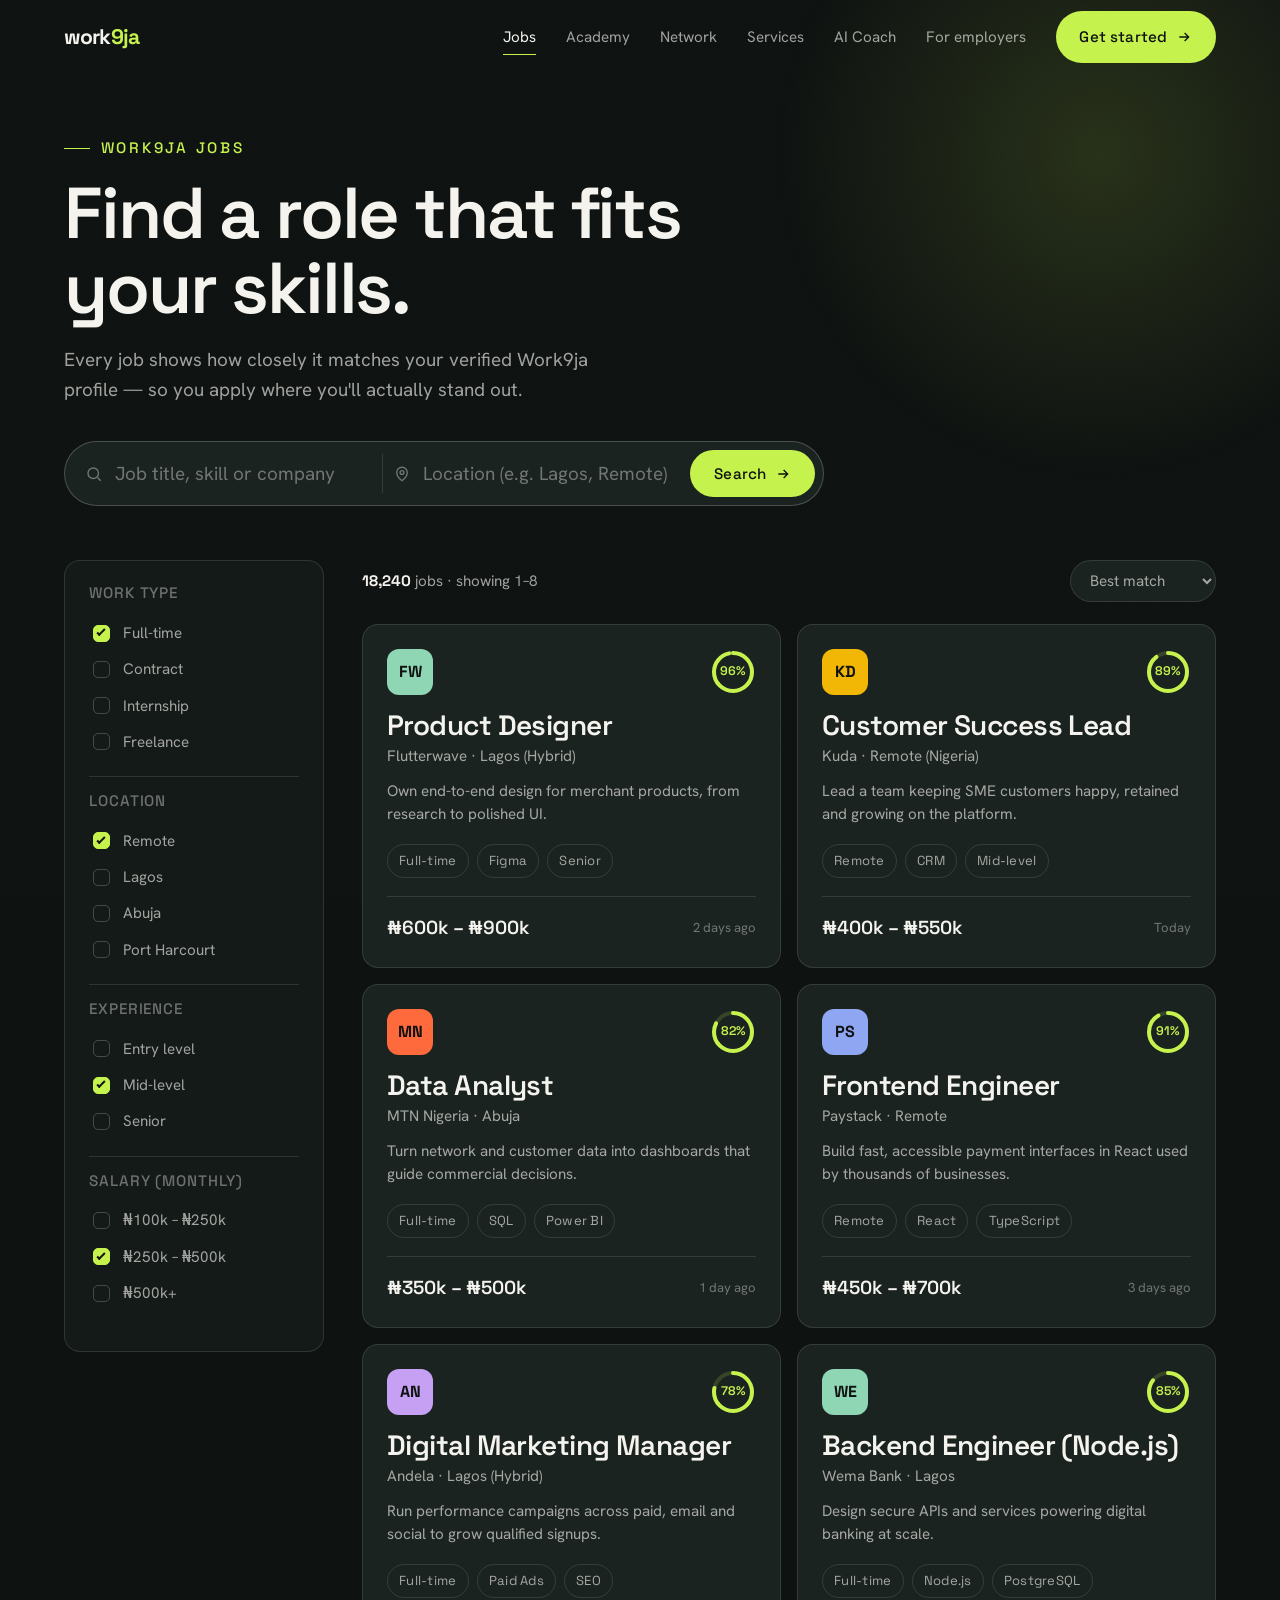
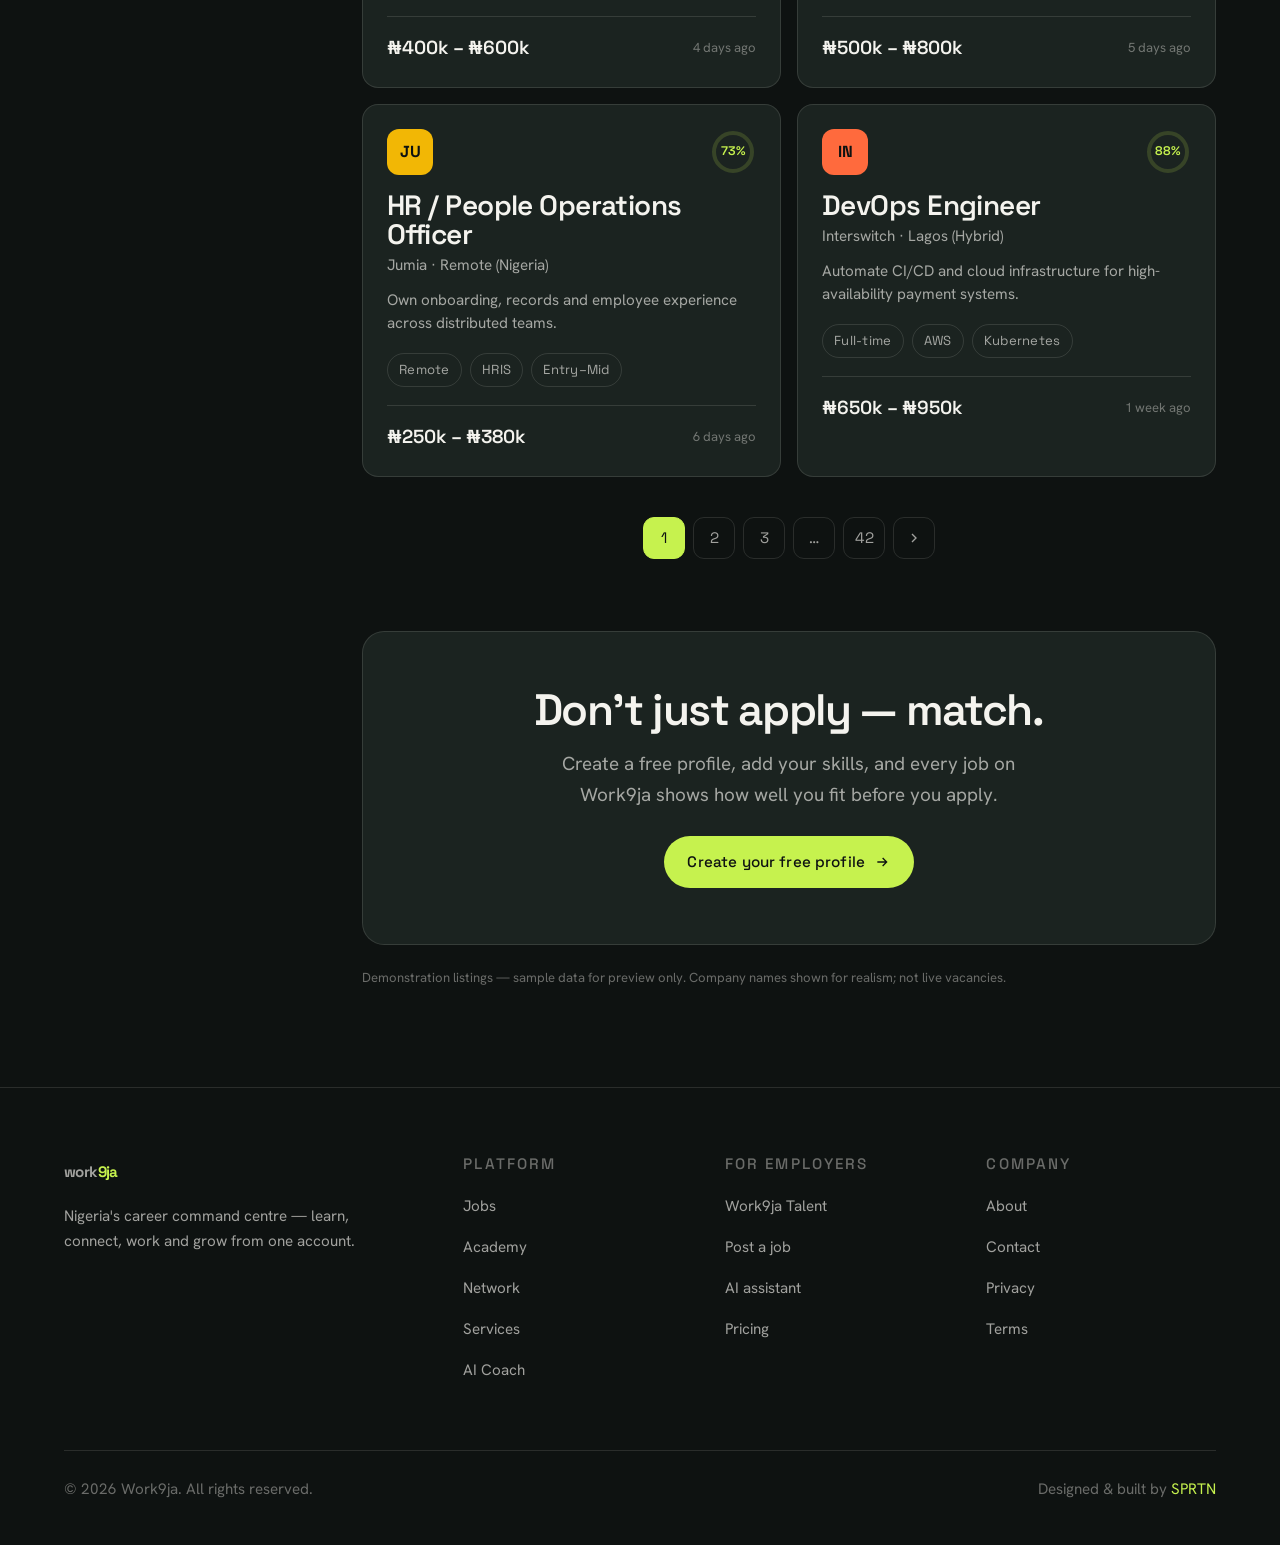
==== jobs.html @ 444b6787 "init" ====
<!doctype html>
<html lang="en">
<head>
<meta charset="utf-8" />
<meta name="viewport" content="width=device-width, initial-scale=1" />

<title>Find jobs in Nigeria — Work9ja Jobs</title>
<meta name="description" content="Browse and apply for jobs across Nigeria on Work9ja. Filter by role, location, salary and work type, and see how well each role matches your verified skills." />
<meta name="robots" content="index, follow, max-image-preview:large" />
<link rel="canonical" href="https://work9ja.sprtn.net/jobs.html" />
<meta name="theme-color" content="#0E1211" />
<meta property="og:type" content="website" />
<meta property="og:site_name" content="Work9ja" />
<meta property="og:title" content="Find jobs in Nigeria — Work9ja Jobs" />
<meta property="og:description" content="Browse jobs across Nigeria, matched to your verified skills. One profile, one application." />
<meta property="og:url" content="https://work9ja.sprtn.net/jobs.html" />
<meta property="og:image" content="https://work9ja.sprtn.net/og-image.jpg" />
<meta property="og:image:width" content="1200" />
<meta property="og:image:height" content="630" />
<meta name="twitter:card" content="summary_large_image" />
<meta name="twitter:image" content="https://work9ja.sprtn.net/og-image.jpg" />

<link rel="icon" href="/favicon.ico" sizes="any" />
<link rel="icon" href="/favicon.svg" type="image/svg+xml" />
<link rel="apple-touch-icon" href="/apple-icon.png" />
<link rel="manifest" href="/site.webmanifest" />

<link rel="preconnect" href="https://fonts.googleapis.com" />
<link rel="preconnect" href="https://fonts.gstatic.com" crossorigin />
<link rel="stylesheet" href="https://fonts.googleapis.com/css2?family=Space+Grotesk:wght@400;500;600;700&family=Hanken+Grotesk:wght@400;500;600&family=Fraunces:ital,opsz,wght@1,9..144,400&display=swap" />
<link rel="stylesheet" href="/assets/app.css" />

<style>
.page-hero{padding-top:128px;padding-bottom:0;position:relative;overflow:hidden}
.page-hero .glow{position:absolute;z-index:0;width:60vw;height:60vw;max-width:720px;right:-14vw;top:-18vw;background:radial-gradient(circle,rgba(198,242,78,.14),transparent 62%);pointer-events:none}
.page-hero h1{font-size:var(--step-3);max-width:16ch;position:relative;z-index:2}
.page-hero p{color:var(--text-2);max-width:48ch;margin-top:20px;position:relative;z-index:2}

/* search bar */
.searchbar{display:flex;gap:10px;background:var(--ink-3);border:1px solid var(--border-strong);border-radius:100px;padding:8px 8px 8px 20px;margin-top:36px;position:relative;z-index:2;max-width:760px;flex-wrap:wrap}
.searchbar .fld{display:flex;align-items:center;gap:10px;flex:1;min-width:150px}
.searchbar .fld svg{width:18px;height:18px;stroke:var(--text-3);stroke-width:1.8;fill:none;flex:none}
.searchbar input{background:none;border:0;color:var(--bone);font-family:inherit;font-size:var(--step-0);width:100%;outline:none}
.searchbar input::placeholder{color:var(--text-3)}
.searchbar .sep{width:1px;background:var(--border);align-self:stretch;margin:4px 0}
@media(max-width:620px){.searchbar{border-radius:20px}.searchbar .sep{display:none}.searchbar .btn{width:100%;justify-content:center}}

/* layout */
.board{display:grid;grid-template-columns:260px 1fr;gap:clamp(24px,3vw,44px);align-items:start;padding-top:clamp(40px,6vh,70px)}
@media(max-width:900px){.board{grid-template-columns:1fr}}
.filters{position:sticky;top:94px;border:1px solid var(--border);border-radius:var(--r-md);padding:24px;background:var(--ink-2)}
@media(max-width:900px){.filters{position:static}}
.fgroup{padding:16px 0;border-top:1px solid var(--border)}
.fgroup:first-child{border-top:0;padding-top:0}
.fgroup h4{font-family:"Space Grotesk",sans-serif;font-size:var(--step--1);letter-spacing:.06em;text-transform:uppercase;color:var(--text-3);margin:0 0 14px;font-weight:500}
.check{display:flex;align-items:center;gap:10px;color:var(--text-2);font-size:var(--step--1);padding:6px 0;cursor:pointer;transition:color .3s}
.check:hover{color:var(--text-1)}
.check input{appearance:none;width:17px;height:17px;border:1.5px solid var(--border-strong);border-radius:5px;cursor:pointer;position:relative;flex:none;transition:background .3s,border-color .3s}
.check input:checked{background:var(--lime);border-color:var(--lime)}
.check input:checked::after{content:"";position:absolute;left:5px;top:1.5px;width:4px;height:9px;border:solid var(--ink);border-width:0 2px 2px 0;transform:rotate(45deg)}

.results-top{display:flex;justify-content:space-between;align-items:center;gap:16px;margin-bottom:22px;flex-wrap:wrap}
.results-top .count{color:var(--text-2);font-size:var(--step--1)}
.results-top .count b{color:var(--text-1);font-family:"Space Grotesk",sans-serif}
.sortsel{background:var(--ink-3);border:1px solid var(--border);color:var(--text-2);border-radius:100px;padding:.6em 1em;font-family:inherit;font-size:var(--step--1);cursor:pointer}
.joblist{display:grid;grid-template-columns:1fr 1fr;gap:16px}
@media(max-width:1180px){.joblist{grid-template-columns:1fr}}
.jobcard .jc-desc{color:var(--text-2);font-size:var(--step--1);margin-top:12px;line-height:1.5}

.pager{display:flex;gap:8px;justify-content:center;margin-top:40px}
.pager a{width:42px;height:42px;display:grid;place-items:center;border-radius:11px;border:1px solid var(--border);color:var(--text-2);font-family:"Space Grotesk",sans-serif;font-size:var(--step--1);transition:all .3s}
.pager a:hover{border-color:var(--border-strong);color:var(--text-1)}
.pager a.on{background:var(--lime);color:var(--ink);border-color:var(--lime)}

.cta-strip{margin-top:clamp(50px,8vh,90px);background:var(--ink-3);border:1px solid var(--border);border-radius:var(--r-lg);padding:clamp(30px,5vw,56px);text-align:center}
.cta-strip h2{font-size:var(--step-2)}
.cta-strip p{color:var(--text-2);max-width:44ch;margin:16px auto 0}
</style>
</head>

<body class="grain">

<header class="nav" id="nav">
  <div class="wrap nav-row">
    <a href="/" class="wordmark" aria-label="Work9ja home"><span>work</span><span class="nine">9ja</span></a>
    <button class="nav-toggle" aria-label="Menu" aria-expanded="false" aria-controls="navlinks">
      <svg viewBox="0 0 24 24"><path d="M3 6h18M3 12h18M3 18h18"/></svg>
    </button>
    <nav class="nav-links" id="navlinks" aria-label="Primary">
      <a href="/jobs.html" class="current">Jobs</a>
      <a href="/#academy">Academy</a>
      <a href="/#ecosystem">Network</a>
      <a href="/services.html">Services</a>
      <a href="/#engine">AI Coach</a>
      <a href="/#employers">For employers</a>
      <a href="/#start" class="btn btn-primary" data-magnetic>Get started
        <svg class="arrow" viewBox="0 0 24 24"><path d="M5 12h14M13 6l6 6-6 6"/></svg>
      </a>
    </nav>
  </div>
</header>

<main>
<section class="page-hero" aria-label="Find jobs">
  <div class="glow" aria-hidden="true"></div>
  <div class="wrap">
    <span class="eyebrow">Work9ja Jobs</span>
    <h1 style="margin-top:16px">Find a role that fits your skills.</h1>
    <p>Every job shows how closely it matches your verified Work9ja profile — so you apply where you'll actually stand out.</p>
    <form class="searchbar" role="search" onsubmit="return false">
      <label class="fld"><svg viewBox="0 0 24 24"><circle cx="11" cy="11" r="7"/><path d="M21 21l-4.3-4.3"/></svg>
        <input type="text" placeholder="Job title, skill or company" aria-label="Job title, skill or company" />
      </label>
      <span class="sep" aria-hidden="true"></span>
      <label class="fld"><svg viewBox="0 0 24 24"><path d="M12 21s-7-5.2-7-11a7 7 0 0 1 14 0c0 5.8-7 11-7 11z"/><circle cx="12" cy="10" r="2.5"/></svg>
        <input type="text" placeholder="Location (e.g. Lagos, Remote)" aria-label="Location" />
      </label>
      <button class="btn btn-primary" data-magnetic type="submit">Search
        <svg class="arrow" viewBox="0 0 24 24"><path d="M5 12h14M13 6l6 6-6 6"/></svg>
      </button>
    </form>
  </div>
</section>

<section aria-label="Job results" style="padding-top:0">
  <div class="wrap board">
    <!-- filters -->
    <aside class="filters" aria-label="Filters">
      <div class="fgroup">
        <h4>Work type</h4>
        <label class="check"><input type="checkbox" checked> Full-time</label>
        <label class="check"><input type="checkbox"> Contract</label>
        <label class="check"><input type="checkbox"> Internship</label>
        <label class="check"><input type="checkbox"> Freelance</label>
      </div>
      <div class="fgroup">
        <h4>Location</h4>
        <label class="check"><input type="checkbox" checked> Remote</label>
        <label class="check"><input type="checkbox"> Lagos</label>
        <label class="check"><input type="checkbox"> Abuja</label>
        <label class="check"><input type="checkbox"> Port Harcourt</label>
      </div>
      <div class="fgroup">
        <h4>Experience</h4>
        <label class="check"><input type="checkbox"> Entry level</label>
        <label class="check"><input type="checkbox" checked> Mid-level</label>
        <label class="check"><input type="checkbox"> Senior</label>
      </div>
      <div class="fgroup">
        <h4>Salary (monthly)</h4>
        <label class="check"><input type="checkbox"> ₦100k – ₦250k</label>
        <label class="check"><input type="checkbox" checked> ₦250k – ₦500k</label>
        <label class="check"><input type="checkbox"> ₦500k+</label>
      </div>
    </aside>

    <!-- results -->
    <div>
      <div class="results-top">
        <span class="count"><b>18,240</b> jobs · showing 1–8</span>
        <select class="sortsel" aria-label="Sort by">
          <option>Best match</option><option>Newest</option><option>Highest salary</option>
        </select>
      </div>

      <div class="joblist">
        <!-- 8 dummy jobs -->
        <a href="#" class="jobcard reveal">
          <div class="jc-top"><span class="jc-logo" style="background:#8FD6B4">FW</span>
            <span class="ring" data-bars style="--p:96;--size:46px"><svg width="46" height="46" viewBox="0 0 46 46"><circle class="track" cx="23" cy="23" r="19" fill="none" stroke-width="4"/><circle class="bar" cx="23" cy="23" r="19" fill="none" stroke-width="4" style="--c:119.4"/></svg><span class="val">96%</span></span>
          </div>
          <h3>Product Designer</h3><div class="co">Flutterwave · Lagos (Hybrid)</div>
          <p class="jc-desc">Own end-to-end design for merchant products, from research to polished UI.</p>
          <div class="meta"><span class="pill">Full-time</span><span class="pill">Figma</span><span class="pill">Senior</span></div>
          <div class="sal"><span class="amt">₦600k – ₦900k</span><span class="time">2 days ago</span></div>
        </a>

        <a href="#" class="jobcard reveal" data-d="1">
          <div class="jc-top"><span class="jc-logo" style="background:#F2B705">KD</span>
            <span class="ring" data-bars style="--p:89;--size:46px"><svg width="46" height="46" viewBox="0 0 46 46"><circle class="track" cx="23" cy="23" r="19" fill="none" stroke-width="4"/><circle class="bar" cx="23" cy="23" r="19" fill="none" stroke-width="4" style="--c:119.4"/></svg><span class="val">89%</span></span>
          </div>
          <h3>Customer Success Lead</h3><div class="co">Kuda · Remote (Nigeria)</div>
          <p class="jc-desc">Lead a team keeping SME customers happy, retained and growing on the platform.</p>
          <div class="meta"><span class="pill">Remote</span><span class="pill">CRM</span><span class="pill">Mid-level</span></div>
          <div class="sal"><span class="amt">₦400k – ₦550k</span><span class="time">Today</span></div>
        </a>

        <a href="#" class="jobcard reveal">
          <div class="jc-top"><span class="jc-logo" style="background:#FF6A3D">MN</span>
            <span class="ring" data-bars style="--p:82;--size:46px"><svg width="46" height="46" viewBox="0 0 46 46"><circle class="track" cx="23" cy="23" r="19" fill="none" stroke-width="4"/><circle class="bar" cx="23" cy="23" r="19" fill="none" stroke-width="4" style="--c:119.4"/></svg><span class="val">82%</span></span>
          </div>
          <h3>Data Analyst</h3><div class="co">MTN Nigeria · Abuja</div>
          <p class="jc-desc">Turn network and customer data into dashboards that guide commercial decisions.</p>
          <div class="meta"><span class="pill">Full-time</span><span class="pill">SQL</span><span class="pill">Power BI</span></div>
          <div class="sal"><span class="amt">₦350k – ₦500k</span><span class="time">1 day ago</span></div>
        </a>

        <a href="#" class="jobcard reveal" data-d="1">
          <div class="jc-top"><span class="jc-logo" style="background:#8FA7F2">PS</span>
            <span class="ring" data-bars style="--p:91;--size:46px"><svg width="46" height="46" viewBox="0 0 46 46"><circle class="track" cx="23" cy="23" r="19" fill="none" stroke-width="4"/><circle class="bar" cx="23" cy="23" r="19" fill="none" stroke-width="4" style="--c:119.4"/></svg><span class="val">91%</span></span>
          </div>
          <h3>Frontend Engineer</h3><div class="co">Paystack · Remote</div>
          <p class="jc-desc">Build fast, accessible payment interfaces in React used by thousands of businesses.</p>
          <div class="meta"><span class="pill">Remote</span><span class="pill">React</span><span class="pill">TypeScript</span></div>
          <div class="sal"><span class="amt">₦450k – ₦700k</span><span class="time">3 days ago</span></div>
        </a>

        <a href="#" class="jobcard reveal">
          <div class="jc-top"><span class="jc-logo" style="background:#C6A0F2">AN</span>
            <span class="ring" data-bars style="--p:78;--size:46px"><svg width="46" height="46" viewBox="0 0 46 46"><circle class="track" cx="23" cy="23" r="19" fill="none" stroke-width="4"/><circle class="bar" cx="23" cy="23" r="19" fill="none" stroke-width="4" style="--c:119.4"/></svg><span class="val">78%</span></span>
          </div>
          <h3>Digital Marketing Manager</h3><div class="co">Andela · Lagos (Hybrid)</div>
          <p class="jc-desc">Run performance campaigns across paid, email and social to grow qualified signups.</p>
          <div class="meta"><span class="pill">Full-time</span><span class="pill">Paid Ads</span><span class="pill">SEO</span></div>
          <div class="sal"><span class="amt">₦400k – ₦600k</span><span class="time">4 days ago</span></div>
        </a>

        <a href="#" class="jobcard reveal" data-d="1">
          <div class="jc-top"><span class="jc-logo" style="background:#8FD6B4">WE</span>
            <span class="ring" data-bars style="--p:85;--size:46px"><svg width="46" height="46" viewBox="0 0 46 46"><circle class="track" cx="23" cy="23" r="19" fill="none" stroke-width="4"/><circle class="bar" cx="23" cy="23" r="19" fill="none" stroke-width="4" style="--c:119.4"/></svg><span class="val">85%</span></span>
          </div>
          <h3>Backend Engineer (Node.js)</h3><div class="co">Wema Bank · Lagos</div>
          <p class="jc-desc">Design secure APIs and services powering digital banking at scale.</p>
          <div class="meta"><span class="pill">Full-time</span><span class="pill">Node.js</span><span class="pill">PostgreSQL</span></div>
          <div class="sal"><span class="amt">₦500k – ₦800k</span><span class="time">5 days ago</span></div>
        </a>

        <a href="#" class="jobcard reveal">
          <div class="jc-top"><span class="jc-logo" style="background:#F2B705">JU</span>
            <span class="ring" data-bars style="--p:73;--size:46px"><svg width="46" height="46" viewBox="0 0 46 46"><circle class="track" cx="23" cy="23" r="19" fill="none" stroke-width="4"/><circle class="bar" cx="23" cy="23" r="19" fill="none" stroke-width="4" style="--c:119.4"/></svg><span class="val">73%</span></span>
          </div>
          <h3>HR / People Operations Officer</h3><div class="co">Jumia · Remote (Nigeria)</div>
          <p class="jc-desc">Own onboarding, records and employee experience across distributed teams.</p>
          <div class="meta"><span class="pill">Remote</span><span class="pill">HRIS</span><span class="pill">Entry–Mid</span></div>
          <div class="sal"><span class="amt">₦250k – ₦380k</span><span class="time">6 days ago</span></div>
        </a>

        <a href="#" class="jobcard reveal" data-d="1">
          <div class="jc-top"><span class="jc-logo" style="background:#FF6A3D">IN</span>
            <span class="ring" data-bars style="--p:88;--size:46px"><svg width="46" height="46" viewBox="0 0 46 46"><circle class="track" cx="23" cy="23" r="19" fill="none" stroke-width="4"/><circle class="bar" cx="23" cy="23" r="19" fill="none" stroke-width="4" style="--c:119.4"/></svg><span class="val">88%</span></span>
          </div>
          <h3>DevOps Engineer</h3><div class="co">Interswitch · Lagos (Hybrid)</div>
          <p class="jc-desc">Automate CI/CD and cloud infrastructure for high-availability payment systems.</p>
          <div class="meta"><span class="pill">Full-time</span><span class="pill">AWS</span><span class="pill">Kubernetes</span></div>
          <div class="sal"><span class="amt">₦650k – ₦950k</span><span class="time">1 week ago</span></div>
        </a>
      </div>

      <nav class="pager" aria-label="Pagination">
        <a href="#" class="on">1</a><a href="#">2</a><a href="#">3</a><a href="#">…</a><a href="#">42</a>
        <a href="#" aria-label="Next"><svg width="16" height="16" viewBox="0 0 24 24" fill="none" stroke="currentColor" stroke-width="2"><path d="M9 6l6 6-6 6"/></svg></a>
      </nav>

      <div class="cta-strip reveal">
        <h2>Don't just apply — match.</h2>
        <p>Create a free profile, add your skills, and every job on Work9ja shows how well you fit before you apply.</p>
        <a href="/#start" class="btn btn-primary" data-magnetic style="margin-top:26px">Create your free profile
          <svg class="arrow" viewBox="0 0 24 24"><path d="M5 12h14M13 6l6 6-6 6"/></svg>
        </a>
      </div>
      <p class="illus" style="color:var(--text-3);font-size:var(--step--2);margin-top:22px">Demonstration listings — sample data for preview only. Company names shown for realism; not live vacancies.</p>
    </div>
  </div>
</section>
</main>

<footer aria-label="Footer">
  <div class="wrap">
    <div class="foot-grid">
      <div>
        <a href="/" class="wordmark"><span>work</span><span class="nine">9ja</span></a>
        <p class="foot-blurb">Nigeria's career command centre — learn, connect, work and grow from one account.</p>
      </div>
      <div><h4>Platform</h4><ul>
        <li><a href="/jobs.html">Jobs</a></li><li><a href="/#academy">Academy</a></li><li><a href="/#ecosystem">Network</a></li><li><a href="/services.html">Services</a></li><li><a href="/#engine">AI Coach</a></li>
      </ul></div>
      <div><h4>For employers</h4><ul>
        <li><a href="/#employers">Work9ja Talent</a></li><li><a href="/#employers">Post a job</a></li><li><a href="/#engine">AI assistant</a></li><li><a href="/#start">Pricing</a></li>
      </ul></div>
      <div><h4>Company</h4><ul>
        <li><a href="https://www.work9ja.com/">About</a></li><li><a href="/#start">Contact</a></li><li><a href="/#start">Privacy</a></li><li><a href="/#start">Terms</a></li>
      </ul></div>
    </div>
    <div class="foot-bottom">
      <span>© <span id="yr">2026</span> Work9ja. All rights reserved.</span>
      <span class="sprtn">Designed &amp; built by <a href="https://sprtn.net/">SPRTN</a></span>
    </div>
  </div>
</footer>

<script src="/assets/app.js" defer></script>
</body>
</html>
---- assets/app.css ----
/* =====================================================================
   Work9ja — shared design system  (dark ink + electric lime)
   Used by index.html, jobs.html, services.html
   ===================================================================== */
:root{
  --ink:#0E1211;
  --ink-2:#141A18;
  --ink-3:#1B2320;
  --ink-4:#222B27;
  --bone:#F4F3EE;
  --paper:#EFEEE6;        /* light-section background */
  --lime:#C6F24E;
  --lime-deep:#A6D62F;
  --coral:#FF6A3D;        /* secondary spark, used sparingly */

  --text-1:var(--bone);
  --text-2:rgba(244,243,238,.64);
  --text-3:rgba(244,243,238,.40);
  --border:rgba(244,243,238,.12);
  --border-strong:rgba(244,243,238,.22);

  /* light-section text */
  --l-text-1:#11150F;
  --l-text-2:rgba(17,21,15,.64);
  --l-text-3:rgba(17,21,15,.42);
  --l-border:rgba(17,21,15,.12);

  --maxw:1280px;
  --gutter:clamp(20px,5vw,64px);
  --r-lg:22px; --r-md:16px; --r-sm:11px;
  --shadow:0 30px 70px -30px rgba(0,0,0,.6);

  --expo-out:cubic-bezier(0.16,1,0.3,1);
  --quart-out:cubic-bezier(0.25,1,0.5,1);
  --expo-io:cubic-bezier(0.87,0,0.13,1);

  --step--2:clamp(.74rem,.71rem + .15vw,.82rem);
  --step--1:clamp(.83rem,.78rem + .25vw,.95rem);
  --step-0:clamp(1.02rem,.96rem + .3vw,1.18rem);
  --step-1:clamp(1.3rem,1.1rem + 1vw,1.75rem);
  --step-2:clamp(1.7rem,1.3rem + 2vw,2.75rem);
  --step-3:clamp(2.2rem,1.4rem + 4vw,4.5rem);
  --display:clamp(3rem,1.8rem + 9vw,10.5rem);
}

*,*::before,*::after{box-sizing:border-box}
html{-webkit-text-size-adjust:100%}
body{
  margin:0;background:var(--ink);color:var(--text-1);
  font-family:"Hanken Grotesk",system-ui,sans-serif;
  font-size:var(--step-0);line-height:1.6;
  -webkit-font-smoothing:antialiased;text-rendering:optimizeLegibility;
  overflow-x:hidden;
}
h1,h2,h3,h4{font-family:"Space Grotesk",sans-serif;font-weight:600;line-height:1.03;letter-spacing:-0.03em;margin:0}
p{margin:0}
a{color:inherit;text-decoration:none}
img,svg{display:block;max-width:100%}
ul{margin:0;padding:0;list-style:none}
::selection{background:var(--lime);color:var(--ink)}
:focus-visible{outline:2px solid var(--lime);outline-offset:3px;border-radius:3px}

.wrap{max-width:var(--maxw);margin-inline:auto;padding-inline:var(--gutter)}
.eyebrow{font-family:"Space Grotesk",sans-serif;font-size:var(--step--1);letter-spacing:.18em;text-transform:uppercase;color:var(--lime);font-weight:500;display:inline-flex;align-items:center;gap:.7em}
.eyebrow::before{content:"";width:26px;height:1.5px;background:var(--lime);display:inline-block}
.accent{color:var(--lime)}
.serif{font-family:"Fraunces",serif;font-style:italic;font-weight:400}
.mono-num{font-family:"Space Grotesk",sans-serif;letter-spacing:-0.02em}

/* grain + mesh texture for depth (kills the "plain" feel) */
.grain::after{content:"";position:fixed;inset:0;z-index:1;pointer-events:none;opacity:.035;mix-blend-mode:overlay;
  background-image:url("data:image/svg+xml,%3Csvg xmlns='http://www.w3.org/2000/svg' width='120' height='120'%3E%3Cfilter id='n'%3E%3CfeTurbulence type='fractalNoise' baseFrequency='.9' numOctaves='2'/%3E%3C/filter%3E%3Crect width='100%25' height='100%25' filter='url(%23n)'/%3E%3C/svg%3E")}

/* ---------- reveals ---------- */
.reveal{opacity:0;transform:translateY(26px);transition:opacity .9s var(--expo-out),transform 1s var(--expo-out);will-change:opacity,transform}
.reveal.in{opacity:1;transform:none}
.reveal[data-d="1"]{transition-delay:.07s}
.reveal[data-d="2"]{transition-delay:.14s}
.reveal[data-d="3"]{transition-delay:.21s}
.reveal[data-d="4"]{transition-delay:.28s}
.reveal[data-d="5"]{transition-delay:.35s}

/* ---------- wordmark ---------- */
.wordmark{font-family:"Space Grotesk",sans-serif;font-weight:700;font-size:1.32rem;letter-spacing:-0.04em;color:var(--bone);display:inline-flex;align-items:baseline}
.wordmark .nine{color:var(--lime)}

/* ---------- buttons ---------- */
.btn{font-family:"Space Grotesk",sans-serif;font-size:var(--step--1);font-weight:500;letter-spacing:.01em;display:inline-flex;align-items:center;gap:.6em;padding:.86em 1.5em;border-radius:100px;border:1px solid transparent;cursor:pointer;transition:transform .5s var(--expo-out),background .4s,color .4s,border-color .4s;white-space:nowrap}
.btn svg{width:1.05em;height:1.05em;stroke:currentColor;stroke-width:2;fill:none}
.btn .arrow{transition:transform .5s var(--expo-out)}
.btn:hover .arrow{transform:translateX(4px)}
.btn-primary{background:var(--lime);color:var(--ink)}
.btn-primary:hover{background:var(--bone)}
.btn-ghost{background:transparent;color:var(--text-1);border-color:var(--border-strong)}
.btn-ghost:hover{border-color:var(--lime);color:var(--lime)}
.btn-dark{background:var(--ink);color:var(--bone)}
.btn-dark:hover{background:var(--ink-3)}

/* ---------- nav (shared) ---------- */
header.nav{position:fixed;inset:0 0 auto 0;z-index:60;transition:background .5s var(--quart-out),border-color .5s,backdrop-filter .5s;border-bottom:1px solid transparent}
header.nav.stuck{background:rgba(14,18,17,.74);backdrop-filter:blur(14px) saturate(140%);border-bottom:1px solid var(--border)}
.nav-row{display:flex;align-items:center;justify-content:space-between;height:74px;gap:20px}
.nav-links{display:flex;gap:30px;align-items:center}
.nav-links a:not(.btn){font-size:var(--step--1);color:var(--text-2);position:relative;transition:color .4s var(--quart-out)}
.nav-links a:not(.btn)::after{content:"";position:absolute;left:0;bottom:-6px;height:1.5px;width:0;background:var(--lime);transition:width .45s var(--expo-out)}
.nav-links a:not(.btn):hover{color:var(--text-1)}
.nav-links a:not(.btn):hover::after,.nav-links a.current::after{width:100%}
.nav-links a.current{color:var(--text-1)}
.nav-toggle{display:none;background:none;border:0;cursor:pointer;width:42px;height:42px;color:var(--bone)}
.nav-toggle svg{width:24px;height:24px;stroke:currentColor;stroke-width:1.8;fill:none;margin:auto}
@media(max-width:900px){
  .nav-links{position:fixed;inset:74px 0 auto 0;flex-direction:column;gap:0;background:rgba(14,18,17,.97);backdrop-filter:blur(16px);border-bottom:1px solid var(--border);padding:14px var(--gutter) 26px;transform:translateY(-120%);transition:transform .6s var(--expo-out);align-items:stretch}
  .nav-links.open{transform:none}
  .nav-links a:not(.btn){padding:16px 0;border-bottom:1px solid var(--border);font-size:var(--step-1)}
  .nav-links .btn{margin-top:16px;justify-content:center}
  .nav-toggle{display:block}
}

/* ---------- section shell ---------- */
section{position:relative;padding-block:clamp(74px,11vh,150px);z-index:2}
.sec-head{display:flex;justify-content:space-between;align-items:flex-end;gap:30px;flex-wrap:wrap;margin-bottom:clamp(40px,6vh,72px)}
.sec-head h2{font-size:var(--step-3);max-width:17ch}
.sec-head .sub{max-width:42ch;color:var(--text-2)}

/* light section variant (contextual color shift) */
.section--light{background:var(--paper);color:var(--l-text-1)}
.section--light h1,.section--light h2,.section--light h3,.section--light h4{color:var(--l-text-1)}
.section--light .sub,.section--light p{color:var(--l-text-2)}
.section--light .eyebrow{color:var(--l-text-1)}
.section--light .eyebrow::before{background:var(--l-text-1)}

/* ---------- footer (shared) ---------- */
footer{border-top:1px solid var(--border);padding-block:68px 44px;position:relative;z-index:2}
.foot-grid{display:grid;grid-template-columns:1.6fr 1fr 1fr 1fr;gap:32px}
@media(max-width:820px){.foot-grid{grid-template-columns:1fr 1fr}}
@media(max-width:520px){.foot-grid{grid-template-columns:1fr}}
.foot-grid h4{font-family:"Space Grotesk",sans-serif;font-size:var(--step--1);letter-spacing:.14em;text-transform:uppercase;color:var(--text-3);margin:0 0 18px;font-weight:500}
.foot-grid li{margin-bottom:11px}
.foot-grid a{color:var(--text-2);font-size:var(--step--1);transition:color .35s}
.foot-grid a:hover{color:var(--lime)}
.foot-blurb{color:var(--text-2);max-width:34ch;margin-top:18px;font-size:var(--step--1)}
.foot-bottom{display:flex;justify-content:space-between;align-items:center;gap:20px;flex-wrap:wrap;margin-top:54px;padding-top:26px;border-top:1px solid var(--border);color:var(--text-3);font-size:var(--step--1)}
.foot-bottom .sprtn a{color:var(--lime)}

/* ---------- small shared UI atoms ---------- */
.pill{display:inline-flex;align-items:center;gap:.5em;font-family:"Space Grotesk",sans-serif;font-size:var(--step--2);letter-spacing:.02em;padding:.42em .85em;border-radius:100px;border:1px solid var(--border);color:var(--text-2)}
.pill--lime{background:rgba(198,242,78,.12);border-color:rgba(198,242,78,.3);color:var(--lime)}
.avatar{width:42px;height:42px;border-radius:50%;display:grid;place-items:center;font-family:"Space Grotesk",sans-serif;font-weight:600;font-size:.9rem;color:var(--ink);flex:none}

/* ---------- match ring (SVG progress) ---------- */
.ring{--p:0;position:relative;width:var(--size,54px);height:var(--size,54px);flex:none}
.ring svg{transform:rotate(-90deg)}
.ring .track{stroke:rgba(198,242,78,.16)}
.ring .bar{stroke:var(--lime);stroke-linecap:round;stroke-dasharray:var(--c);stroke-dashoffset:var(--c);transition:stroke-dashoffset 1.2s var(--expo-out)}
.ring.in .bar{stroke-dashoffset:calc(var(--c) - var(--c) * var(--p) / 100)}
.ring .val{position:absolute;inset:0;display:grid;place-items:center;font-family:"Space Grotesk",sans-serif;font-weight:600;font-size:.78rem;color:var(--lime)}

/* ---------- job card (landing preview + jobs page) ---------- */
.jobcard{display:block;background:var(--ink-3);border:1px solid var(--border);border-radius:var(--r-md);padding:24px;transition:border-color .5s var(--quart-out),transform .55s var(--expo-out),background .5s;position:relative;overflow:hidden}
.jobcard:hover{border-color:var(--border-strong);transform:translateY(-4px)}
.jobcard .jc-top{display:flex;justify-content:space-between;align-items:flex-start;gap:16px}
.jobcard .jc-logo{width:46px;height:46px;border-radius:12px;display:grid;place-items:center;font-family:"Space Grotesk",sans-serif;font-weight:700;font-size:1rem;color:var(--ink);flex:none}
.jobcard h3{font-size:var(--step-1);margin:16px 0 4px;letter-spacing:-0.02em}
.jobcard .co{color:var(--text-2);font-size:var(--step--1)}
.jobcard .meta{display:flex;flex-wrap:wrap;gap:8px;margin-top:18px}
.jobcard .sal{margin-top:18px;padding-top:16px;border-top:1px solid var(--border);display:flex;justify-content:space-between;align-items:center}
.jobcard .sal .amt{font-family:"Space Grotesk",sans-serif;font-weight:600;color:var(--bone)}
.jobcard .sal .time{color:var(--text-3);font-size:var(--step--2)}

/* ---------- service card ---------- */
.svc{background:var(--ink-3);border:1px solid var(--border);border-radius:var(--r-md);padding:24px;transition:border-color .5s,transform .55s var(--expo-out);position:relative;overflow:hidden}
.svc:hover{border-color:var(--border-strong);transform:translateY(-4px)}
.svc .svc-top{display:flex;gap:14px;align-items:center}
.svc .who{min-width:0}
.svc .who .nm{font-family:"Space Grotesk",sans-serif;font-weight:600}
.svc .who .role{color:var(--text-2);font-size:var(--step--1);white-space:nowrap;overflow:hidden;text-overflow:ellipsis}
.svc .rate{display:flex;align-items:center;gap:6px;margin-top:16px;color:var(--text-2);font-size:var(--step--1)}
.svc .rate .star{color:var(--lime)}
.svc .svc-foot{margin-top:18px;padding-top:16px;border-top:1px solid var(--border);display:flex;justify-content:space-between;align-items:center}
.svc .price{font-family:"Space Grotesk",sans-serif;font-weight:600;color:var(--bone)}
.svc .price small{color:var(--text-3);font-weight:400}

@media(prefers-reduced-motion:reduce){
  *{animation-duration:.001ms!important;animation-iteration-count:1!important;transition-duration:.001ms!important;scroll-behavior:auto!important}
  .reveal{opacity:1;transform:none}
  .ring .bar{stroke-dashoffset:calc(var(--c) - var(--c) * var(--p) / 100)}
}
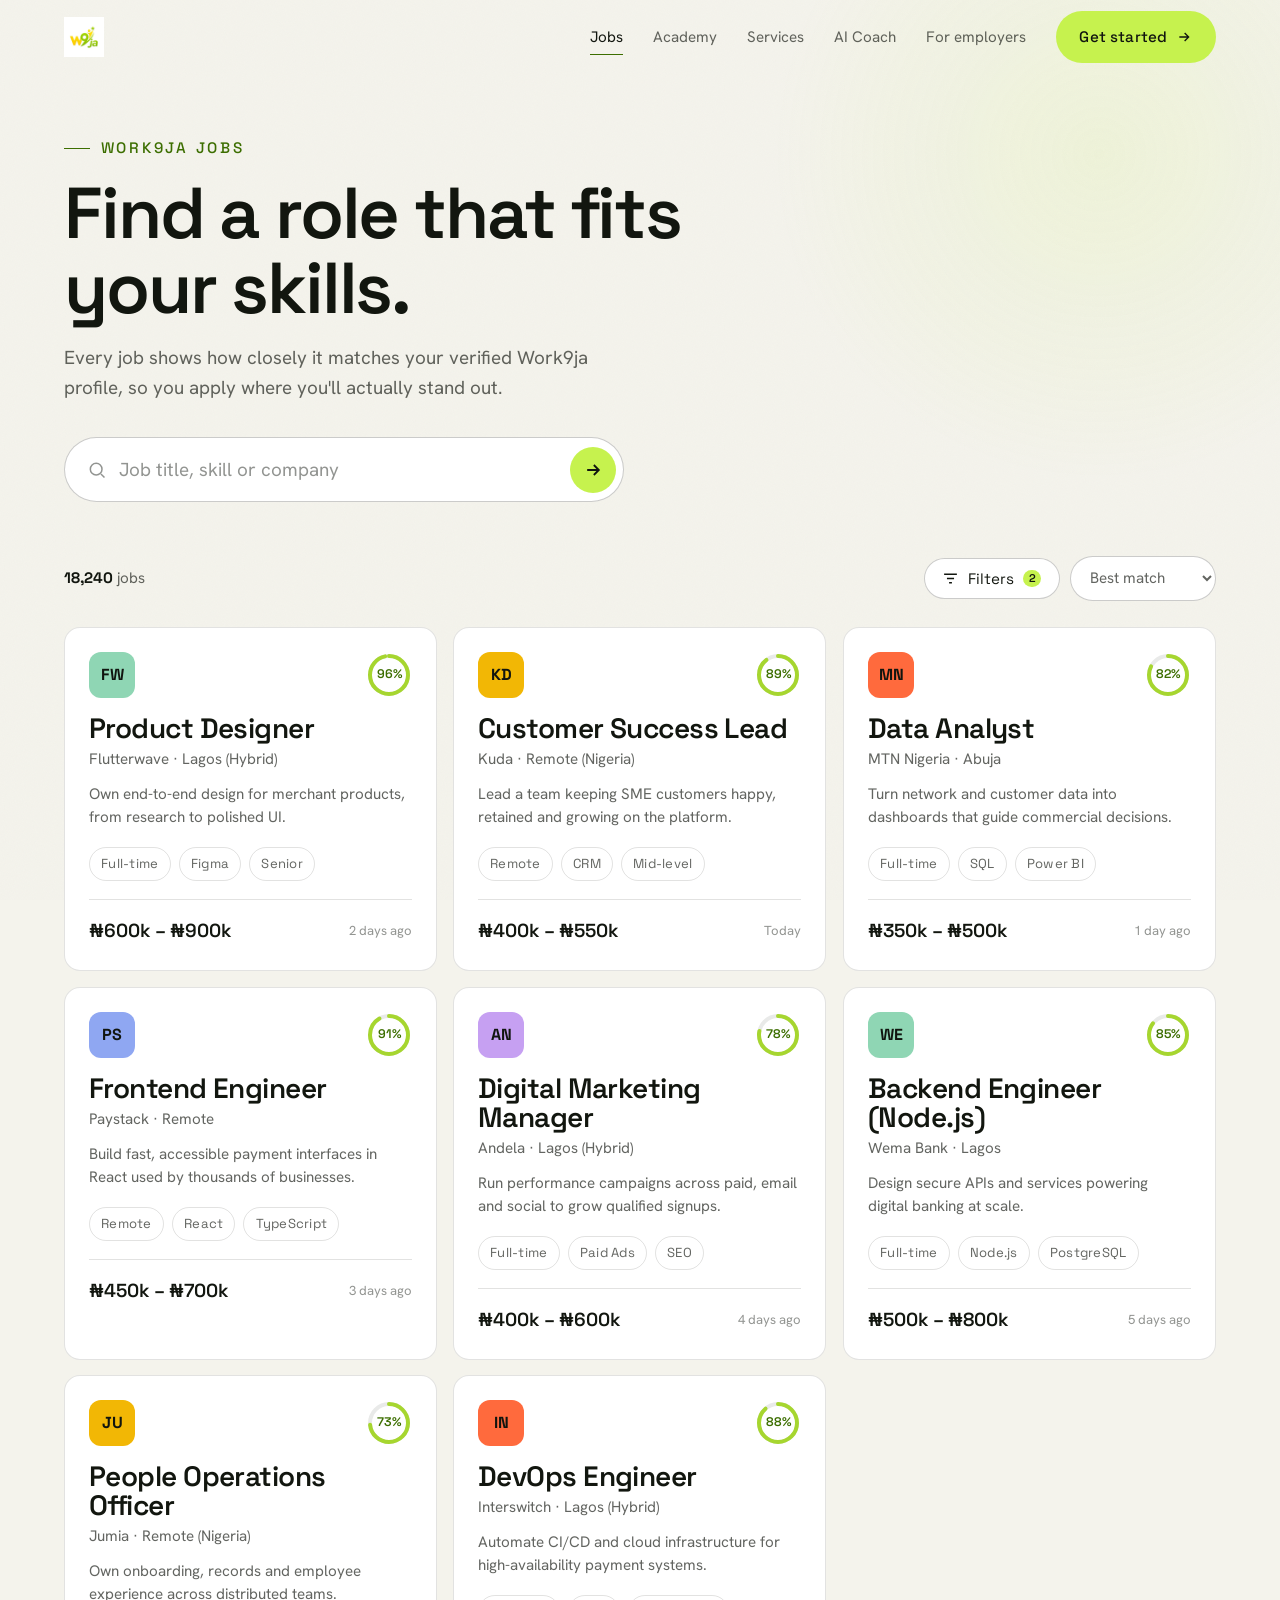
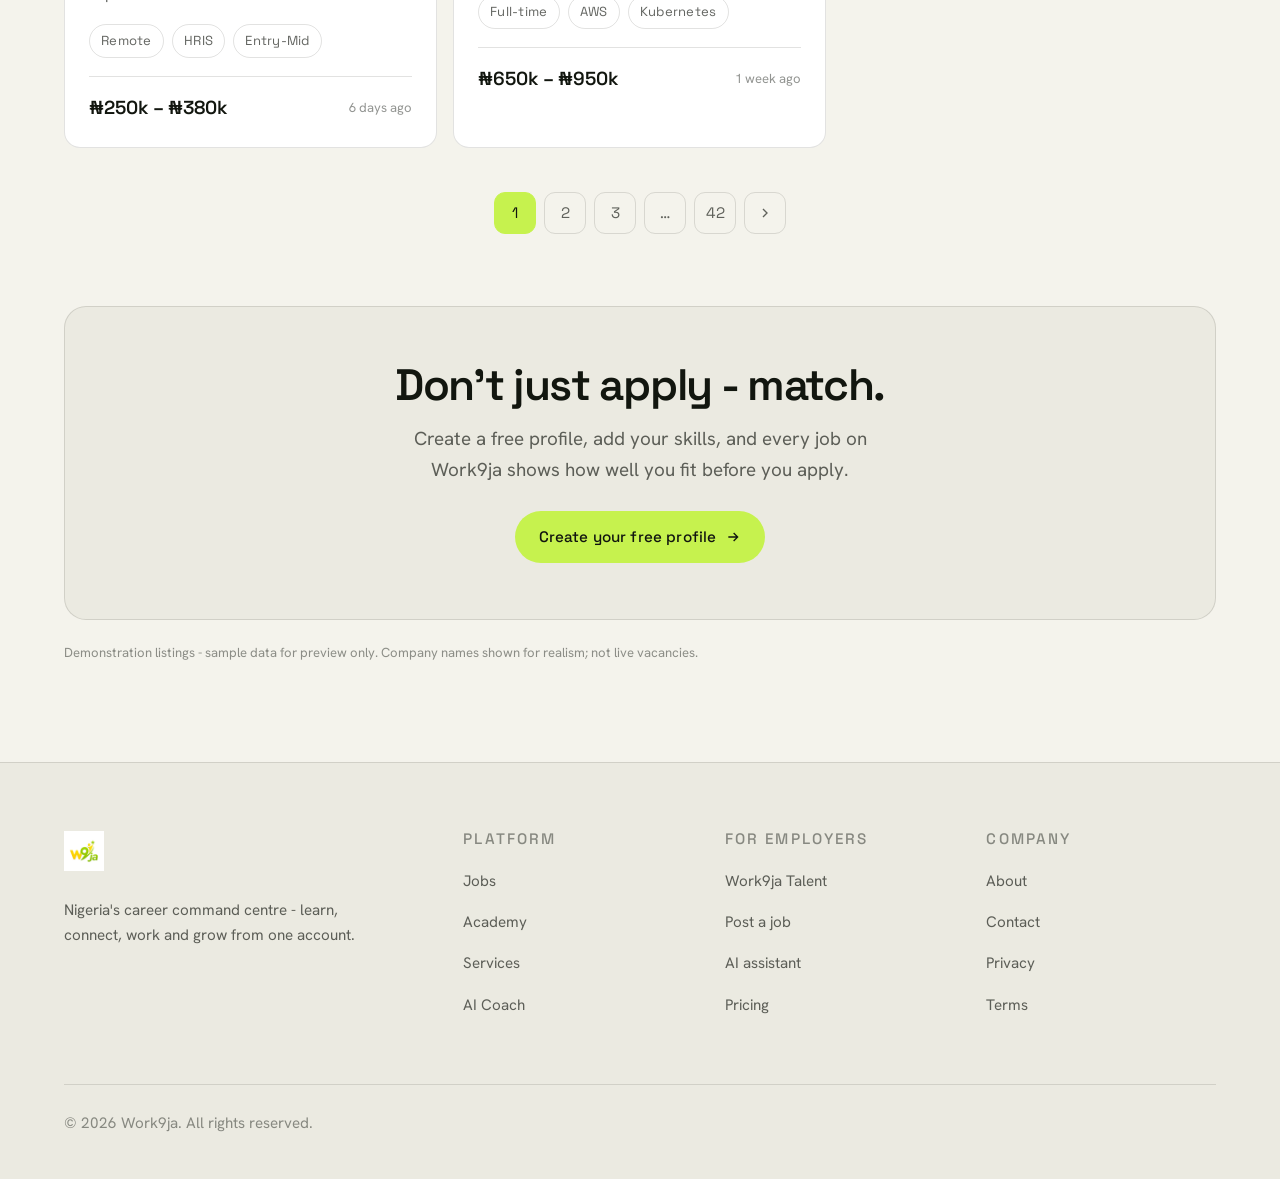
==== commit b2955594: "Light theme, logo in headers, role-rotator hero, redesigned jobs page - Flip to a light-default them" ====
--- a/jobs.html
+++ b/jobs.html
@@ -4,14 +4,14 @@
 <meta charset="utf-8" />
 <meta name="viewport" content="width=device-width, initial-scale=1" />
 
-<title>Find jobs in Nigeria — Work9ja Jobs</title>
+<title>Find jobs in Nigeria - Work9ja Jobs</title>
 <meta name="description" content="Browse and apply for jobs across Nigeria on Work9ja. Filter by role, location, salary and work type, and see how well each role matches your verified skills." />
 <meta name="robots" content="index, follow, max-image-preview:large" />
 <link rel="canonical" href="https://work9ja.sprtn.net/jobs.html" />
 <meta name="theme-color" content="#0E1211" />
 <meta property="og:type" content="website" />
 <meta property="og:site_name" content="Work9ja" />
-<meta property="og:title" content="Find jobs in Nigeria — Work9ja Jobs" />
+<meta property="og:title" content="Find jobs in Nigeria - Work9ja Jobs" />
 <meta property="og:description" content="Browse jobs across Nigeria, matched to your verified skills. One profile, one application." />
 <meta property="og:url" content="https://work9ja.sprtn.net/jobs.html" />
 <meta property="og:image" content="https://work9ja.sprtn.net/og-image.jpg" />
@@ -32,49 +32,73 @@
 
 <style>
 .page-hero{padding-top:128px;padding-bottom:0;position:relative;overflow:hidden}
-.page-hero .glow{position:absolute;z-index:0;width:60vw;height:60vw;max-width:720px;right:-14vw;top:-18vw;background:radial-gradient(circle,rgba(198,242,78,.14),transparent 62%);pointer-events:none}
+.page-hero .glow{position:absolute;z-index:0;width:60vw;height:60vw;max-width:720px;right:-14vw;top:-18vw;background:radial-gradient(circle,rgba(198,242,78,.12),transparent 62%);pointer-events:none}
 .page-hero h1{font-size:var(--step-3);max-width:16ch;position:relative;z-index:2}
-.page-hero p{color:var(--text-2);max-width:48ch;margin-top:20px;position:relative;z-index:2}
-
-/* search bar */
-.searchbar{display:flex;gap:10px;background:var(--ink-3);border:1px solid var(--border-strong);border-radius:100px;padding:8px 8px 8px 20px;margin-top:36px;position:relative;z-index:2;max-width:760px;flex-wrap:wrap}
-.searchbar .fld{display:flex;align-items:center;gap:10px;flex:1;min-width:150px}
-.searchbar .fld svg{width:18px;height:18px;stroke:var(--text-3);stroke-width:1.8;fill:none;flex:none}
-.searchbar input{background:none;border:0;color:var(--bone);font-family:inherit;font-size:var(--step-0);width:100%;outline:none}
+.page-hero p{color:var(--text-2);max-width:48ch;margin-top:18px;position:relative;z-index:2}
+
+/* clean search bar: one input + circular button */
+.searchbar{display:flex;align-items:center;gap:12px;background:var(--ink-3);border:1px solid var(--border-strong);border-radius:100px;padding:7px 7px 7px 22px;margin-top:34px;max-width:560px;position:relative;z-index:2;transition:border-color .35s,box-shadow .35s}
+.searchbar:focus-within{border-color:var(--accent-ink);box-shadow:var(--shadow)}
+.searchbar .s-ic{width:20px;height:20px;stroke:var(--text-3);stroke-width:1.8;fill:none;flex:none}
+.searchbar input{flex:1;min-width:0;background:none;border:0;color:var(--bone);font-family:inherit;font-size:var(--step-0);padding:12px 0;outline:none}
 .searchbar input::placeholder{color:var(--text-3)}
-.searchbar .sep{width:1px;background:var(--border);align-self:stretch;margin:4px 0}
-@media(max-width:620px){.searchbar{border-radius:20px}.searchbar .sep{display:none}.searchbar .btn{width:100%;justify-content:center}}
-
-/* layout */
-.board{display:grid;grid-template-columns:260px 1fr;gap:clamp(24px,3vw,44px);align-items:start;padding-top:clamp(40px,6vh,70px)}
-@media(max-width:900px){.board{grid-template-columns:1fr}}
-.filters{position:sticky;top:94px;border:1px solid var(--border);border-radius:var(--r-md);padding:24px;background:var(--ink-2)}
-@media(max-width:900px){.filters{position:static}}
-.fgroup{padding:16px 0;border-top:1px solid var(--border)}
-.fgroup:first-child{border-top:0;padding-top:0}
-.fgroup h4{font-family:"Space Grotesk",sans-serif;font-size:var(--step--1);letter-spacing:.06em;text-transform:uppercase;color:var(--text-3);margin:0 0 14px;font-weight:500}
-.check{display:flex;align-items:center;gap:10px;color:var(--text-2);font-size:var(--step--1);padding:6px 0;cursor:pointer;transition:color .3s}
-.check:hover{color:var(--text-1)}
-.check input{appearance:none;width:17px;height:17px;border:1.5px solid var(--border-strong);border-radius:5px;cursor:pointer;position:relative;flex:none;transition:background .3s,border-color .3s}
-.check input:checked{background:var(--lime);border-color:var(--lime)}
-.check input:checked::after{content:"";position:absolute;left:5px;top:1.5px;width:4px;height:9px;border:solid var(--ink);border-width:0 2px 2px 0;transform:rotate(45deg)}
-
-.results-top{display:flex;justify-content:space-between;align-items:center;gap:16px;margin-bottom:22px;flex-wrap:wrap}
-.results-top .count{color:var(--text-2);font-size:var(--step--1)}
-.results-top .count b{color:var(--text-1);font-family:"Space Grotesk",sans-serif}
-.sortsel{background:var(--ink-3);border:1px solid var(--border);color:var(--text-2);border-radius:100px;padding:.6em 1em;font-family:inherit;font-size:var(--step--1);cursor:pointer}
-.joblist{display:grid;grid-template-columns:1fr 1fr;gap:16px}
-@media(max-width:1180px){.joblist{grid-template-columns:1fr}}
+.search-btn{width:46px;height:46px;border-radius:50%;background:var(--lime);color:var(--on-accent);border:0;cursor:pointer;display:grid;place-items:center;flex:none;transition:background .3s,transform .4s var(--expo-out)}
+.search-btn:hover{background:var(--lime-deep);transform:scale(1.06)}
+.search-btn svg{width:20px;height:20px;stroke:currentColor;stroke-width:2.2;fill:none}
+
+/* toolbar */
+.jobs-toolbar{display:flex;justify-content:space-between;align-items:center;gap:16px;margin-bottom:26px;flex-wrap:wrap}
+.jobs-toolbar .count{color:var(--text-2);font-size:var(--step--1)}
+.jobs-toolbar .count b{color:var(--text-1);font-family:"Space Grotesk",sans-serif}
+.tb-actions{display:flex;gap:10px;align-items:center}
+.filter-btn{display:inline-flex;align-items:center;gap:9px;font-family:"Space Grotesk",sans-serif;font-size:var(--step--1);background:var(--ink-3);border:1px solid var(--border-strong);color:var(--text-1);border-radius:100px;padding:.68em 1.15em;cursor:pointer;transition:border-color .3s}
+.filter-btn:hover{border-color:var(--accent-ink)}
+.filter-btn svg{width:17px;height:17px;stroke:currentColor;stroke-width:1.8;fill:none}
+.filter-btn .badge{background:var(--lime);color:var(--on-accent);font-size:.7rem;border-radius:100px;padding:.1em .5em;font-weight:600;font-family:"Space Grotesk",sans-serif}
+.sortsel{background:var(--ink-3);border:1px solid var(--border-strong);color:var(--text-2);border-radius:100px;padding:.68em 1em;font-family:inherit;font-size:var(--step--1);cursor:pointer}
+
+/* results */
+.joblist{display:grid;grid-template-columns:repeat(auto-fill,minmax(300px,1fr));gap:16px}
 .jobcard .jc-desc{color:var(--text-2);font-size:var(--step--1);margin-top:12px;line-height:1.5}
 
-.pager{display:flex;gap:8px;justify-content:center;margin-top:40px}
-.pager a{width:42px;height:42px;display:grid;place-items:center;border-radius:11px;border:1px solid var(--border);color:var(--text-2);font-family:"Space Grotesk",sans-serif;font-size:var(--step--1);transition:all .3s}
+.pager{display:flex;gap:8px;justify-content:center;margin-top:44px}
+.pager a{min-width:42px;height:42px;padding:0 6px;display:grid;place-items:center;border-radius:11px;border:1px solid var(--border);color:var(--text-2);font-family:"Space Grotesk",sans-serif;font-size:var(--step--1);transition:all .3s}
 .pager a:hover{border-color:var(--border-strong);color:var(--text-1)}
-.pager a.on{background:var(--lime);color:var(--ink);border-color:var(--lime)}
-
-.cta-strip{margin-top:clamp(50px,8vh,90px);background:var(--ink-3);border:1px solid var(--border);border-radius:var(--r-lg);padding:clamp(30px,5vw,56px);text-align:center}
+.pager a.on{background:var(--lime);color:var(--on-accent);border-color:var(--lime)}
+
+.cta-strip{margin-top:clamp(50px,8vh,90px);background:var(--ink-2);border:1px solid var(--border);border-radius:var(--r-lg);padding:clamp(30px,5vw,56px);text-align:center}
 .cta-strip h2{font-size:var(--step-2)}
 .cta-strip p{color:var(--text-2);max-width:44ch;margin:16px auto 0}
+.illus{color:var(--text-3);font-size:var(--step--2);margin-top:22px}
+
+/* filters modal */
+.modal{position:fixed;inset:0;z-index:90;display:none}
+.modal.open{display:block}
+.modal-overlay{position:absolute;inset:0;background:rgba(10,12,8,.5);backdrop-filter:blur(2px)}
+.modal-panel{position:absolute;top:50%;left:50%;transform:translate(-50%,-48%);opacity:0;width:min(540px,92vw);max-height:86vh;overflow-y:auto;background:var(--ink-3);border:1px solid var(--border);border-radius:var(--r-lg);box-shadow:var(--shadow);padding:clamp(22px,4vw,34px);transition:transform .45s var(--expo-out),opacity .4s}
+.modal.open .modal-panel{transform:translate(-50%,-50%);opacity:1}
+.modal-head{display:flex;justify-content:space-between;align-items:center}
+.modal-head h2{font-size:var(--step-1)}
+.modal-x{background:none;border:0;cursor:pointer;color:var(--text-2);width:38px;height:38px;display:grid;place-items:center;border-radius:50%;transition:background .3s}
+.modal-x:hover{background:var(--ink-2)}
+.modal-x svg{width:20px;height:20px;stroke:currentColor;stroke-width:2;fill:none}
+.modal-body{margin:16px 0 22px}
+.fgroup{padding:18px 0;border-top:1px solid var(--border)}
+.fgroup:first-child{border-top:0;padding-top:4px}
+.fgroup h4{font-family:"Space Grotesk",sans-serif;font-size:var(--step--1);letter-spacing:.05em;text-transform:uppercase;color:var(--text-3);margin:0 0 12px;font-weight:500}
+.fopts{display:flex;flex-wrap:wrap;gap:9px}
+.check{display:inline-flex;align-items:center;gap:9px;color:var(--text-2);font-size:var(--step--1);border:1px solid var(--border);border-radius:100px;padding:.5em .95em;cursor:pointer;transition:border-color .3s,color .3s}
+.check:hover{border-color:var(--border-strong);color:var(--text-1)}
+.check input{appearance:none;width:16px;height:16px;border:1.5px solid var(--border-strong);border-radius:5px;cursor:pointer;position:relative;flex:none;transition:background .3s,border-color .3s}
+.check input:checked{background:var(--lime);border-color:var(--lime)}
+.check input:checked::after{content:"";position:absolute;left:4.5px;top:1px;width:4px;height:9px;border:solid var(--on-accent);border-width:0 2px 2px 0;transform:rotate(45deg)}
+.modal-foot{display:flex;gap:12px;justify-content:space-between;align-items:center;border-top:1px solid var(--border);padding-top:18px}
+.linkbtn{background:none;border:0;color:var(--text-2);font-family:inherit;font-size:var(--step--1);cursor:pointer;text-decoration:underline;text-underline-offset:3px}
+.linkbtn:hover{color:var(--text-1)}
+@media(max-width:560px){
+  .modal-panel{top:auto;bottom:0;left:0;transform:translateY(100%);width:100%;max-height:90vh;border-radius:var(--r-lg) var(--r-lg) 0 0}
+  .modal.open .modal-panel{transform:none}
+}
 </style>
 </head>
 
@@ -82,18 +106,17 @@
 
 <header class="nav" id="nav">
   <div class="wrap nav-row">
-    <a href="/" class="wordmark" aria-label="Work9ja home"><span>work</span><span class="nine">9ja</span></a>
+    <a href="/" class="brand" aria-label="Work9ja home"><img src="/apple-icon.png" alt="Work9ja" class="brand-img" /></a>
     <button class="nav-toggle" aria-label="Menu" aria-expanded="false" aria-controls="navlinks">
       <svg viewBox="0 0 24 24"><path d="M3 6h18M3 12h18M3 18h18"/></svg>
     </button>
     <nav class="nav-links" id="navlinks" aria-label="Primary">
       <a href="/jobs.html" class="current">Jobs</a>
       <a href="/#academy">Academy</a>
-      <a href="/#ecosystem">Network</a>
       <a href="/services.html">Services</a>
       <a href="/#engine">AI Coach</a>
       <a href="/#employers">For employers</a>
-      <a href="/#start" class="btn btn-primary" data-magnetic>Get started
+      <a href="/login.html" class="btn btn-primary" data-magnetic>Get started
         <svg class="arrow" viewBox="0 0 24 24"><path d="M5 12h14M13 6l6 6-6 6"/></svg>
       </a>
     </nav>
@@ -106,188 +129,220 @@
   <div class="wrap">
     <span class="eyebrow">Work9ja Jobs</span>
     <h1 style="margin-top:16px">Find a role that fits your skills.</h1>
-    <p>Every job shows how closely it matches your verified Work9ja profile — so you apply where you'll actually stand out.</p>
+    <p>Every job shows how closely it matches your verified Work9ja profile, so you apply where you'll actually stand out.</p>
     <form class="searchbar" role="search" onsubmit="return false">
-      <label class="fld"><svg viewBox="0 0 24 24"><circle cx="11" cy="11" r="7"/><path d="M21 21l-4.3-4.3"/></svg>
-        <input type="text" placeholder="Job title, skill or company" aria-label="Job title, skill or company" />
-      </label>
-      <span class="sep" aria-hidden="true"></span>
-      <label class="fld"><svg viewBox="0 0 24 24"><path d="M12 21s-7-5.2-7-11a7 7 0 0 1 14 0c0 5.8-7 11-7 11z"/><circle cx="12" cy="10" r="2.5"/></svg>
-        <input type="text" placeholder="Location (e.g. Lagos, Remote)" aria-label="Location" />
-      </label>
-      <button class="btn btn-primary" data-magnetic type="submit">Search
-        <svg class="arrow" viewBox="0 0 24 24"><path d="M5 12h14M13 6l6 6-6 6"/></svg>
+      <svg class="s-ic" viewBox="0 0 24 24"><circle cx="11" cy="11" r="7"/><path d="M21 21l-4.3-4.3"/></svg>
+      <input type="text" placeholder="Job title, skill or company" aria-label="Job title, skill or company" />
+      <button class="search-btn" type="submit" aria-label="Search">
+        <svg viewBox="0 0 24 24"><path d="M5 12h14M13 6l6 6-6 6"/></svg>
       </button>
     </form>
   </div>
 </section>
 
-<section aria-label="Job results" style="padding-top:0">
-  <div class="wrap board">
-    <!-- filters -->
-    <aside class="filters" aria-label="Filters">
-      <div class="fgroup">
-        <h4>Work type</h4>
-        <label class="check"><input type="checkbox" checked> Full-time</label>
-        <label class="check"><input type="checkbox"> Contract</label>
-        <label class="check"><input type="checkbox"> Internship</label>
-        <label class="check"><input type="checkbox"> Freelance</label>
-      </div>
-      <div class="fgroup">
-        <h4>Location</h4>
-        <label class="check"><input type="checkbox" checked> Remote</label>
-        <label class="check"><input type="checkbox"> Lagos</label>
-        <label class="check"><input type="checkbox"> Abuja</label>
-        <label class="check"><input type="checkbox"> Port Harcourt</label>
-      </div>
-      <div class="fgroup">
-        <h4>Experience</h4>
-        <label class="check"><input type="checkbox"> Entry level</label>
-        <label class="check"><input type="checkbox" checked> Mid-level</label>
-        <label class="check"><input type="checkbox"> Senior</label>
-      </div>
-      <div class="fgroup">
-        <h4>Salary (monthly)</h4>
-        <label class="check"><input type="checkbox"> ₦100k – ₦250k</label>
-        <label class="check"><input type="checkbox" checked> ₦250k – ₦500k</label>
-        <label class="check"><input type="checkbox"> ₦500k+</label>
-      </div>
-    </aside>
-
-    <!-- results -->
-    <div>
-      <div class="results-top">
-        <span class="count"><b>18,240</b> jobs · showing 1–8</span>
+<section aria-label="Job results" style="padding-top:clamp(40px,6vh,70px)">
+  <div class="wrap">
+    <div class="jobs-toolbar">
+      <span class="count"><b>18,240</b> jobs</span>
+      <div class="tb-actions">
+        <button class="filter-btn" id="openFilters" aria-haspopup="dialog">
+          <svg viewBox="0 0 24 24"><path d="M3 6h18M7 12h10M10 18h4"/></svg>
+          Filters <span class="badge">2</span>
+        </button>
         <select class="sortsel" aria-label="Sort by">
           <option>Best match</option><option>Newest</option><option>Highest salary</option>
         </select>
       </div>
-
-      <div class="joblist">
-        <!-- 8 dummy jobs -->
-        <a href="#" class="jobcard reveal">
-          <div class="jc-top"><span class="jc-logo" style="background:#8FD6B4">FW</span>
-            <span class="ring" data-bars style="--p:96;--size:46px"><svg width="46" height="46" viewBox="0 0 46 46"><circle class="track" cx="23" cy="23" r="19" fill="none" stroke-width="4"/><circle class="bar" cx="23" cy="23" r="19" fill="none" stroke-width="4" style="--c:119.4"/></svg><span class="val">96%</span></span>
-          </div>
-          <h3>Product Designer</h3><div class="co">Flutterwave · Lagos (Hybrid)</div>
-          <p class="jc-desc">Own end-to-end design for merchant products, from research to polished UI.</p>
-          <div class="meta"><span class="pill">Full-time</span><span class="pill">Figma</span><span class="pill">Senior</span></div>
-          <div class="sal"><span class="amt">₦600k – ₦900k</span><span class="time">2 days ago</span></div>
-        </a>
-
-        <a href="#" class="jobcard reveal" data-d="1">
-          <div class="jc-top"><span class="jc-logo" style="background:#F2B705">KD</span>
-            <span class="ring" data-bars style="--p:89;--size:46px"><svg width="46" height="46" viewBox="0 0 46 46"><circle class="track" cx="23" cy="23" r="19" fill="none" stroke-width="4"/><circle class="bar" cx="23" cy="23" r="19" fill="none" stroke-width="4" style="--c:119.4"/></svg><span class="val">89%</span></span>
-          </div>
-          <h3>Customer Success Lead</h3><div class="co">Kuda · Remote (Nigeria)</div>
-          <p class="jc-desc">Lead a team keeping SME customers happy, retained and growing on the platform.</p>
-          <div class="meta"><span class="pill">Remote</span><span class="pill">CRM</span><span class="pill">Mid-level</span></div>
-          <div class="sal"><span class="amt">₦400k – ₦550k</span><span class="time">Today</span></div>
-        </a>
-
-        <a href="#" class="jobcard reveal">
-          <div class="jc-top"><span class="jc-logo" style="background:#FF6A3D">MN</span>
-            <span class="ring" data-bars style="--p:82;--size:46px"><svg width="46" height="46" viewBox="0 0 46 46"><circle class="track" cx="23" cy="23" r="19" fill="none" stroke-width="4"/><circle class="bar" cx="23" cy="23" r="19" fill="none" stroke-width="4" style="--c:119.4"/></svg><span class="val">82%</span></span>
-          </div>
-          <h3>Data Analyst</h3><div class="co">MTN Nigeria · Abuja</div>
-          <p class="jc-desc">Turn network and customer data into dashboards that guide commercial decisions.</p>
-          <div class="meta"><span class="pill">Full-time</span><span class="pill">SQL</span><span class="pill">Power BI</span></div>
-          <div class="sal"><span class="amt">₦350k – ₦500k</span><span class="time">1 day ago</span></div>
-        </a>
-
-        <a href="#" class="jobcard reveal" data-d="1">
-          <div class="jc-top"><span class="jc-logo" style="background:#8FA7F2">PS</span>
-            <span class="ring" data-bars style="--p:91;--size:46px"><svg width="46" height="46" viewBox="0 0 46 46"><circle class="track" cx="23" cy="23" r="19" fill="none" stroke-width="4"/><circle class="bar" cx="23" cy="23" r="19" fill="none" stroke-width="4" style="--c:119.4"/></svg><span class="val">91%</span></span>
-          </div>
-          <h3>Frontend Engineer</h3><div class="co">Paystack · Remote</div>
-          <p class="jc-desc">Build fast, accessible payment interfaces in React used by thousands of businesses.</p>
-          <div class="meta"><span class="pill">Remote</span><span class="pill">React</span><span class="pill">TypeScript</span></div>
-          <div class="sal"><span class="amt">₦450k – ₦700k</span><span class="time">3 days ago</span></div>
-        </a>
-
-        <a href="#" class="jobcard reveal">
-          <div class="jc-top"><span class="jc-logo" style="background:#C6A0F2">AN</span>
-            <span class="ring" data-bars style="--p:78;--size:46px"><svg width="46" height="46" viewBox="0 0 46 46"><circle class="track" cx="23" cy="23" r="19" fill="none" stroke-width="4"/><circle class="bar" cx="23" cy="23" r="19" fill="none" stroke-width="4" style="--c:119.4"/></svg><span class="val">78%</span></span>
-          </div>
-          <h3>Digital Marketing Manager</h3><div class="co">Andela · Lagos (Hybrid)</div>
-          <p class="jc-desc">Run performance campaigns across paid, email and social to grow qualified signups.</p>
-          <div class="meta"><span class="pill">Full-time</span><span class="pill">Paid Ads</span><span class="pill">SEO</span></div>
-          <div class="sal"><span class="amt">₦400k – ₦600k</span><span class="time">4 days ago</span></div>
-        </a>
-
-        <a href="#" class="jobcard reveal" data-d="1">
-          <div class="jc-top"><span class="jc-logo" style="background:#8FD6B4">WE</span>
-            <span class="ring" data-bars style="--p:85;--size:46px"><svg width="46" height="46" viewBox="0 0 46 46"><circle class="track" cx="23" cy="23" r="19" fill="none" stroke-width="4"/><circle class="bar" cx="23" cy="23" r="19" fill="none" stroke-width="4" style="--c:119.4"/></svg><span class="val">85%</span></span>
-          </div>
-          <h3>Backend Engineer (Node.js)</h3><div class="co">Wema Bank · Lagos</div>
-          <p class="jc-desc">Design secure APIs and services powering digital banking at scale.</p>
-          <div class="meta"><span class="pill">Full-time</span><span class="pill">Node.js</span><span class="pill">PostgreSQL</span></div>
-          <div class="sal"><span class="amt">₦500k – ₦800k</span><span class="time">5 days ago</span></div>
-        </a>
-
-        <a href="#" class="jobcard reveal">
-          <div class="jc-top"><span class="jc-logo" style="background:#F2B705">JU</span>
-            <span class="ring" data-bars style="--p:73;--size:46px"><svg width="46" height="46" viewBox="0 0 46 46"><circle class="track" cx="23" cy="23" r="19" fill="none" stroke-width="4"/><circle class="bar" cx="23" cy="23" r="19" fill="none" stroke-width="4" style="--c:119.4"/></svg><span class="val">73%</span></span>
-          </div>
-          <h3>HR / People Operations Officer</h3><div class="co">Jumia · Remote (Nigeria)</div>
-          <p class="jc-desc">Own onboarding, records and employee experience across distributed teams.</p>
-          <div class="meta"><span class="pill">Remote</span><span class="pill">HRIS</span><span class="pill">Entry–Mid</span></div>
-          <div class="sal"><span class="amt">₦250k – ₦380k</span><span class="time">6 days ago</span></div>
-        </a>
-
-        <a href="#" class="jobcard reveal" data-d="1">
-          <div class="jc-top"><span class="jc-logo" style="background:#FF6A3D">IN</span>
-            <span class="ring" data-bars style="--p:88;--size:46px"><svg width="46" height="46" viewBox="0 0 46 46"><circle class="track" cx="23" cy="23" r="19" fill="none" stroke-width="4"/><circle class="bar" cx="23" cy="23" r="19" fill="none" stroke-width="4" style="--c:119.4"/></svg><span class="val">88%</span></span>
-          </div>
-          <h3>DevOps Engineer</h3><div class="co">Interswitch · Lagos (Hybrid)</div>
-          <p class="jc-desc">Automate CI/CD and cloud infrastructure for high-availability payment systems.</p>
-          <div class="meta"><span class="pill">Full-time</span><span class="pill">AWS</span><span class="pill">Kubernetes</span></div>
-          <div class="sal"><span class="amt">₦650k – ₦950k</span><span class="time">1 week ago</span></div>
-        </a>
-      </div>
-
-      <nav class="pager" aria-label="Pagination">
-        <a href="#" class="on">1</a><a href="#">2</a><a href="#">3</a><a href="#">…</a><a href="#">42</a>
-        <a href="#" aria-label="Next"><svg width="16" height="16" viewBox="0 0 24 24" fill="none" stroke="currentColor" stroke-width="2"><path d="M9 6l6 6-6 6"/></svg></a>
-      </nav>
-
-      <div class="cta-strip reveal">
-        <h2>Don't just apply — match.</h2>
-        <p>Create a free profile, add your skills, and every job on Work9ja shows how well you fit before you apply.</p>
-        <a href="/#start" class="btn btn-primary" data-magnetic style="margin-top:26px">Create your free profile
-          <svg class="arrow" viewBox="0 0 24 24"><path d="M5 12h14M13 6l6 6-6 6"/></svg>
-        </a>
-      </div>
-      <p class="illus" style="color:var(--text-3);font-size:var(--step--2);margin-top:22px">Demonstration listings — sample data for preview only. Company names shown for realism; not live vacancies.</p>
-    </div>
+    </div>
+
+    <div class="joblist">
+      <a href="#" class="jobcard reveal">
+        <div class="jc-top"><span class="jc-logo" style="background:#8FD6B4">FW</span>
+          <span class="ring" data-bars style="--p:96;--size:46px"><svg width="46" height="46" viewBox="0 0 46 46"><circle class="track" cx="23" cy="23" r="19" fill="none" stroke-width="4"/><circle class="bar" cx="23" cy="23" r="19" fill="none" stroke-width="4" style="--c:119.4"/></svg><span class="val">96%</span></span>
+        </div>
+        <h3>Product Designer</h3><div class="co">Flutterwave · Lagos (Hybrid)</div>
+        <p class="jc-desc">Own end-to-end design for merchant products, from research to polished UI.</p>
+        <div class="meta"><span class="pill">Full-time</span><span class="pill">Figma</span><span class="pill">Senior</span></div>
+        <div class="sal"><span class="amt">₦600k – ₦900k</span><span class="time">2 days ago</span></div>
+      </a>
+
+      <a href="#" class="jobcard reveal" data-d="1">
+        <div class="jc-top"><span class="jc-logo" style="background:#F2B705">KD</span>
+          <span class="ring" data-bars style="--p:89;--size:46px"><svg width="46" height="46" viewBox="0 0 46 46"><circle class="track" cx="23" cy="23" r="19" fill="none" stroke-width="4"/><circle class="bar" cx="23" cy="23" r="19" fill="none" stroke-width="4" style="--c:119.4"/></svg><span class="val">89%</span></span>
+        </div>
+        <h3>Customer Success Lead</h3><div class="co">Kuda · Remote (Nigeria)</div>
+        <p class="jc-desc">Lead a team keeping SME customers happy, retained and growing on the platform.</p>
+        <div class="meta"><span class="pill">Remote</span><span class="pill">CRM</span><span class="pill">Mid-level</span></div>
+        <div class="sal"><span class="amt">₦400k – ₦550k</span><span class="time">Today</span></div>
+      </a>
+
+      <a href="#" class="jobcard reveal">
+        <div class="jc-top"><span class="jc-logo" style="background:#FF6A3D">MN</span>
+          <span class="ring" data-bars style="--p:82;--size:46px"><svg width="46" height="46" viewBox="0 0 46 46"><circle class="track" cx="23" cy="23" r="19" fill="none" stroke-width="4"/><circle class="bar" cx="23" cy="23" r="19" fill="none" stroke-width="4" style="--c:119.4"/></svg><span class="val">82%</span></span>
+        </div>
+        <h3>Data Analyst</h3><div class="co">MTN Nigeria · Abuja</div>
+        <p class="jc-desc">Turn network and customer data into dashboards that guide commercial decisions.</p>
+        <div class="meta"><span class="pill">Full-time</span><span class="pill">SQL</span><span class="pill">Power BI</span></div>
+        <div class="sal"><span class="amt">₦350k – ₦500k</span><span class="time">1 day ago</span></div>
+      </a>
+
+      <a href="#" class="jobcard reveal" data-d="1">
+        <div class="jc-top"><span class="jc-logo" style="background:#8FA7F2">PS</span>
+          <span class="ring" data-bars style="--p:91;--size:46px"><svg width="46" height="46" viewBox="0 0 46 46"><circle class="track" cx="23" cy="23" r="19" fill="none" stroke-width="4"/><circle class="bar" cx="23" cy="23" r="19" fill="none" stroke-width="4" style="--c:119.4"/></svg><span class="val">91%</span></span>
+        </div>
+        <h3>Frontend Engineer</h3><div class="co">Paystack · Remote</div>
+        <p class="jc-desc">Build fast, accessible payment interfaces in React used by thousands of businesses.</p>
+        <div class="meta"><span class="pill">Remote</span><span class="pill">React</span><span class="pill">TypeScript</span></div>
+        <div class="sal"><span class="amt">₦450k – ₦700k</span><span class="time">3 days ago</span></div>
+      </a>
+
+      <a href="#" class="jobcard reveal">
+        <div class="jc-top"><span class="jc-logo" style="background:#C6A0F2">AN</span>
+          <span class="ring" data-bars style="--p:78;--size:46px"><svg width="46" height="46" viewBox="0 0 46 46"><circle class="track" cx="23" cy="23" r="19" fill="none" stroke-width="4"/><circle class="bar" cx="23" cy="23" r="19" fill="none" stroke-width="4" style="--c:119.4"/></svg><span class="val">78%</span></span>
+        </div>
+        <h3>Digital Marketing Manager</h3><div class="co">Andela · Lagos (Hybrid)</div>
+        <p class="jc-desc">Run performance campaigns across paid, email and social to grow qualified signups.</p>
+        <div class="meta"><span class="pill">Full-time</span><span class="pill">Paid Ads</span><span class="pill">SEO</span></div>
+        <div class="sal"><span class="amt">₦400k – ₦600k</span><span class="time">4 days ago</span></div>
+      </a>
+
+      <a href="#" class="jobcard reveal" data-d="1">
+        <div class="jc-top"><span class="jc-logo" style="background:#8FD6B4">WE</span>
+          <span class="ring" data-bars style="--p:85;--size:46px"><svg width="46" height="46" viewBox="0 0 46 46"><circle class="track" cx="23" cy="23" r="19" fill="none" stroke-width="4"/><circle class="bar" cx="23" cy="23" r="19" fill="none" stroke-width="4" style="--c:119.4"/></svg><span class="val">85%</span></span>
+        </div>
+        <h3>Backend Engineer (Node.js)</h3><div class="co">Wema Bank · Lagos</div>
+        <p class="jc-desc">Design secure APIs and services powering digital banking at scale.</p>
+        <div class="meta"><span class="pill">Full-time</span><span class="pill">Node.js</span><span class="pill">PostgreSQL</span></div>
+        <div class="sal"><span class="amt">₦500k – ₦800k</span><span class="time">5 days ago</span></div>
+      </a>
+
+      <a href="#" class="jobcard reveal">
+        <div class="jc-top"><span class="jc-logo" style="background:#F2B705">JU</span>
+          <span class="ring" data-bars style="--p:73;--size:46px"><svg width="46" height="46" viewBox="0 0 46 46"><circle class="track" cx="23" cy="23" r="19" fill="none" stroke-width="4"/><circle class="bar" cx="23" cy="23" r="19" fill="none" stroke-width="4" style="--c:119.4"/></svg><span class="val">73%</span></span>
+        </div>
+        <h3>People Operations Officer</h3><div class="co">Jumia · Remote (Nigeria)</div>
+        <p class="jc-desc">Own onboarding, records and employee experience across distributed teams.</p>
+        <div class="meta"><span class="pill">Remote</span><span class="pill">HRIS</span><span class="pill">Entry-Mid</span></div>
+        <div class="sal"><span class="amt">₦250k – ₦380k</span><span class="time">6 days ago</span></div>
+      </a>
+
+      <a href="#" class="jobcard reveal" data-d="1">
+        <div class="jc-top"><span class="jc-logo" style="background:#FF6A3D">IN</span>
+          <span class="ring" data-bars style="--p:88;--size:46px"><svg width="46" height="46" viewBox="0 0 46 46"><circle class="track" cx="23" cy="23" r="19" fill="none" stroke-width="4"/><circle class="bar" cx="23" cy="23" r="19" fill="none" stroke-width="4" style="--c:119.4"/></svg><span class="val">88%</span></span>
+        </div>
+        <h3>DevOps Engineer</h3><div class="co">Interswitch · Lagos (Hybrid)</div>
+        <p class="jc-desc">Automate CI/CD and cloud infrastructure for high-availability payment systems.</p>
+        <div class="meta"><span class="pill">Full-time</span><span class="pill">AWS</span><span class="pill">Kubernetes</span></div>
+        <div class="sal"><span class="amt">₦650k – ₦950k</span><span class="time">1 week ago</span></div>
+      </a>
+    </div>
+
+    <nav class="pager" aria-label="Pagination">
+      <a href="#" class="on">1</a><a href="#">2</a><a href="#">3</a><a href="#">…</a><a href="#">42</a>
+      <a href="#" aria-label="Next"><svg width="16" height="16" viewBox="0 0 24 24" fill="none" stroke="currentColor" stroke-width="2"><path d="M9 6l6 6-6 6"/></svg></a>
+    </nav>
+
+    <div class="cta-strip reveal">
+      <h2>Don't just apply - match.</h2>
+      <p>Create a free profile, add your skills, and every job on Work9ja shows how well you fit before you apply.</p>
+      <a href="/login.html" class="btn btn-primary" data-magnetic style="margin-top:26px">Create your free profile
+        <svg class="arrow" viewBox="0 0 24 24"><path d="M5 12h14M13 6l6 6-6 6"/></svg>
+      </a>
+    </div>
+    <p class="illus">Demonstration listings - sample data for preview only. Company names shown for realism; not live vacancies.</p>
   </div>
 </section>
 </main>
+
+<!-- Filters popup -->
+<div class="modal" id="filtersModal" aria-hidden="true">
+  <div class="modal-overlay" data-close></div>
+  <div class="modal-panel" role="dialog" aria-modal="true" aria-label="Filter jobs">
+    <div class="modal-head">
+      <h2>Filters</h2>
+      <button class="modal-x" data-close aria-label="Close filters"><svg viewBox="0 0 24 24"><path d="M6 6l12 12M18 6L6 18"/></svg></button>
+    </div>
+    <div class="modal-body">
+      <div class="fgroup">
+        <h4>Work type</h4>
+        <div class="fopts">
+          <label class="check"><input type="checkbox" checked> Full-time</label>
+          <label class="check"><input type="checkbox"> Contract</label>
+          <label class="check"><input type="checkbox"> Internship</label>
+          <label class="check"><input type="checkbox"> Freelance</label>
+        </div>
+      </div>
+      <div class="fgroup">
+        <h4>Location</h4>
+        <div class="fopts">
+          <label class="check"><input type="checkbox" checked> Remote</label>
+          <label class="check"><input type="checkbox"> Lagos</label>
+          <label class="check"><input type="checkbox"> Abuja</label>
+          <label class="check"><input type="checkbox"> Port Harcourt</label>
+          <label class="check"><input type="checkbox"> Ibadan</label>
+          <label class="check"><input type="checkbox"> Kano</label>
+        </div>
+      </div>
+      <div class="fgroup">
+        <h4>Experience</h4>
+        <div class="fopts">
+          <label class="check"><input type="checkbox"> Entry level</label>
+          <label class="check"><input type="checkbox" checked> Mid-level</label>
+          <label class="check"><input type="checkbox"> Senior</label>
+        </div>
+      </div>
+      <div class="fgroup">
+        <h4>Salary (monthly)</h4>
+        <div class="fopts">
+          <label class="check"><input type="checkbox"> ₦100k - ₦250k</label>
+          <label class="check"><input type="checkbox"> ₦250k - ₦500k</label>
+          <label class="check"><input type="checkbox"> ₦500k+</label>
+        </div>
+      </div>
+    </div>
+    <div class="modal-foot">
+      <button class="linkbtn" id="clearFilters">Clear all</button>
+      <button class="btn btn-primary" data-close data-magnetic>Show results</button>
+    </div>
+  </div>
+</div>
 
 <footer aria-label="Footer">
   <div class="wrap">
     <div class="foot-grid">
       <div>
-        <a href="/" class="wordmark"><span>work</span><span class="nine">9ja</span></a>
-        <p class="foot-blurb">Nigeria's career command centre — learn, connect, work and grow from one account.</p>
+        <a href="/" class="brand"><img src="/apple-icon.png" alt="Work9ja" class="brand-img" /></a>
+        <p class="foot-blurb">Nigeria's career command centre - learn, connect, work and grow from one account.</p>
       </div>
       <div><h4>Platform</h4><ul>
-        <li><a href="/jobs.html">Jobs</a></li><li><a href="/#academy">Academy</a></li><li><a href="/#ecosystem">Network</a></li><li><a href="/services.html">Services</a></li><li><a href="/#engine">AI Coach</a></li>
+        <li><a href="/jobs.html">Jobs</a></li><li><a href="/#academy">Academy</a></li><li><a href="/services.html">Services</a></li><li><a href="/#engine">AI Coach</a></li>
       </ul></div>
       <div><h4>For employers</h4><ul>
-        <li><a href="/#employers">Work9ja Talent</a></li><li><a href="/#employers">Post a job</a></li><li><a href="/#engine">AI assistant</a></li><li><a href="/#start">Pricing</a></li>
+        <li><a href="/#employers">Work9ja Talent</a></li><li><a href="/#employers">Post a job</a></li><li><a href="/#engine">AI assistant</a></li><li><a href="/login.html">Pricing</a></li>
       </ul></div>
       <div><h4>Company</h4><ul>
-        <li><a href="https://www.work9ja.com/">About</a></li><li><a href="/#start">Contact</a></li><li><a href="/#start">Privacy</a></li><li><a href="/#start">Terms</a></li>
+        <li><a href="https://www.work9ja.com/">About</a></li><li><a href="/login.html">Contact</a></li><li><a href="/login.html">Privacy</a></li><li><a href="/login.html">Terms</a></li>
       </ul></div>
     </div>
     <div class="foot-bottom">
       <span>© <span id="yr">2026</span> Work9ja. All rights reserved.</span>
-      <span class="sprtn">Designed &amp; built by <a href="https://sprtn.net/">SPRTN</a></span>
     </div>
   </div>
 </footer>
 
 <script src="/assets/app.js" defer></script>
+<script>
+(function(){
+  var modal=document.getElementById('filtersModal');
+  var open=document.getElementById('openFilters');
+  function set(o){ modal.classList.toggle('open',o); modal.setAttribute('aria-hidden',!o); document.body.style.overflow=o?'hidden':''; }
+  open.addEventListener('click', function(){ set(true); });
+  modal.querySelectorAll('[data-close]').forEach(function(b){ b.addEventListener('click', function(){ set(false); }); });
+  document.addEventListener('keydown', function(e){ if(e.key==='Escape') set(false); });
+  document.getElementById('clearFilters').addEventListener('click', function(){
+    modal.querySelectorAll('input[type=checkbox]').forEach(function(c){ c.checked=false; });
+  });
+})();
+</script>
 </body>
 </html>
--- a/assets/app.css
+++ b/assets/app.css
@@ -1,34 +1,33 @@
 /* =====================================================================
-   Work9ja — shared design system  (dark ink + electric lime)
-   Used by index.html, jobs.html, services.html
+   Work9ja — shared design system  (LIGHT default + electric lime,
+   with a reusable .dark context for signature dark bands)
+   Used by index.html, jobs.html, services.html, login.html
    ===================================================================== */
 :root{
-  --ink:#0E1211;
-  --ink-2:#141A18;
-  --ink-3:#1B2320;
-  --ink-4:#222B27;
-  --bone:#F4F3EE;
-  --paper:#EFEEE6;        /* light-section background */
+  /* physical accents (do not flip) */
   --lime:#C6F24E;
   --lime-deep:#A6D62F;
-  --coral:#FF6A3D;        /* secondary spark, used sparingly */
-
-  --text-1:var(--bone);
-  --text-2:rgba(244,243,238,.64);
-  --text-3:rgba(244,243,238,.40);
-  --border:rgba(244,243,238,.12);
-  --border-strong:rgba(244,243,238,.22);
-
-  /* light-section text */
-  --l-text-1:#11150F;
-  --l-text-2:rgba(17,21,15,.64);
-  --l-text-3:rgba(17,21,15,.42);
-  --l-border:rgba(17,21,15,.12);
+  --coral:#FF6A3D;
+  --on-accent:#11150F;        /* text/icon that sits ON a lime or coloured fill */
+
+  /* themeable tokens — LIGHT defaults */
+  --ink:#F4F3EC;              /* page background */
+  --ink-2:#EBEAE1;           /* raised band */
+  --ink-3:#FFFFFF;           /* card surface */
+  --ink-4:#E3E2D8;
+  --bone:#12160F;            /* primary foreground */
+  --text-1:#12160F;
+  --text-2:rgba(18,22,15,.66);
+  --text-3:rgba(18,22,15,.46);
+  --border:rgba(18,22,15,.12);
+  --border-strong:rgba(18,22,15,.22);
+  --accent-ink:#3C6E00;      /* readable accent for text/icons on light */
+  --track:rgba(18,22,15,.09);
+  --shadow:0 26px 60px -34px rgba(20,28,6,.28);
 
   --maxw:1280px;
   --gutter:clamp(20px,5vw,64px);
   --r-lg:22px; --r-md:16px; --r-sm:11px;
-  --shadow:0 30px 70px -30px rgba(0,0,0,.6);
 
   --expo-out:cubic-bezier(0.16,1,0.3,1);
   --quart-out:cubic-bezier(0.25,1,0.5,1);
@@ -41,6 +40,24 @@
   --step-2:clamp(1.7rem,1.3rem + 2vw,2.75rem);
   --step-3:clamp(2.2rem,1.4rem + 4vw,4.5rem);
   --display:clamp(3rem,1.8rem + 9vw,10.5rem);
+}
+
+/* dark context — applied to hero, CTA band, login brand panel, dashboard mock */
+.dark{
+  --ink:#0E1211;
+  --ink-2:#141A18;
+  --ink-3:#1B2320;
+  --ink-4:#222B27;
+  --bone:#F4F3EE;
+  --text-1:#F4F3EE;
+  --text-2:rgba(244,243,238,.64);
+  --text-3:rgba(244,243,238,.40);
+  --border:rgba(244,243,238,.12);
+  --border-strong:rgba(244,243,238,.22);
+  --accent-ink:var(--lime);
+  --track:rgba(244,243,238,.08);
+  --shadow:0 30px 70px -30px rgba(0,0,0,.6);
+  background:var(--ink);color:var(--text-1);
 }
 
 *,*::before,*::after{box-sizing:border-box}
@@ -57,18 +74,18 @@
 a{color:inherit;text-decoration:none}
 img,svg{display:block;max-width:100%}
 ul{margin:0;padding:0;list-style:none}
-::selection{background:var(--lime);color:var(--ink)}
-:focus-visible{outline:2px solid var(--lime);outline-offset:3px;border-radius:3px}
+::selection{background:var(--lime);color:var(--on-accent)}
+:focus-visible{outline:2px solid var(--accent-ink);outline-offset:3px;border-radius:3px}
 
 .wrap{max-width:var(--maxw);margin-inline:auto;padding-inline:var(--gutter)}
-.eyebrow{font-family:"Space Grotesk",sans-serif;font-size:var(--step--1);letter-spacing:.18em;text-transform:uppercase;color:var(--lime);font-weight:500;display:inline-flex;align-items:center;gap:.7em}
-.eyebrow::before{content:"";width:26px;height:1.5px;background:var(--lime);display:inline-block}
-.accent{color:var(--lime)}
+.eyebrow{font-family:"Space Grotesk",sans-serif;font-size:var(--step--1);letter-spacing:.18em;text-transform:uppercase;color:var(--accent-ink);font-weight:500;display:inline-flex;align-items:center;gap:.7em}
+.eyebrow::before{content:"";width:26px;height:1.5px;background:var(--accent-ink);display:inline-block}
+.accent{color:var(--accent-ink)}
 .serif{font-family:"Fraunces",serif;font-style:italic;font-weight:400}
 .mono-num{font-family:"Space Grotesk",sans-serif;letter-spacing:-0.02em}
 
-/* grain + mesh texture for depth (kills the "plain" feel) */
-.grain::after{content:"";position:fixed;inset:0;z-index:1;pointer-events:none;opacity:.035;mix-blend-mode:overlay;
+/* subtle grain for texture */
+.grain::after{content:"";position:fixed;inset:0;z-index:1;pointer-events:none;opacity:.028;mix-blend-mode:multiply;
   background-image:url("data:image/svg+xml,%3Csvg xmlns='http://www.w3.org/2000/svg' width='120' height='120'%3E%3Cfilter id='n'%3E%3CfeTurbulence type='fractalNoise' baseFrequency='.9' numOctaves='2'/%3E%3C/filter%3E%3Crect width='100%25' height='100%25' filter='url(%23n)'/%3E%3C/svg%3E")}
 
 /* ---------- reveals ---------- */
@@ -80,40 +97,58 @@
 .reveal[data-d="4"]{transition-delay:.28s}
 .reveal[data-d="5"]{transition-delay:.35s}
 
-/* ---------- wordmark ---------- */
+/* ---------- brand logo (header/footer) ---------- */
+.brand{display:inline-flex;align-items:center;gap:10px}
+.brand-img{height:40px;width:auto;display:block}
+@media(max-width:560px){.brand-img{height:34px}}
+/* legacy text wordmark (kept for any inline use) */
 .wordmark{font-family:"Space Grotesk",sans-serif;font-weight:700;font-size:1.32rem;letter-spacing:-0.04em;color:var(--bone);display:inline-flex;align-items:baseline}
-.wordmark .nine{color:var(--lime)}
+.wordmark .nine{color:var(--accent-ink)}
 
 /* ---------- buttons ---------- */
 .btn{font-family:"Space Grotesk",sans-serif;font-size:var(--step--1);font-weight:500;letter-spacing:.01em;display:inline-flex;align-items:center;gap:.6em;padding:.86em 1.5em;border-radius:100px;border:1px solid transparent;cursor:pointer;transition:transform .5s var(--expo-out),background .4s,color .4s,border-color .4s;white-space:nowrap}
 .btn svg{width:1.05em;height:1.05em;stroke:currentColor;stroke-width:2;fill:none}
 .btn .arrow{transition:transform .5s var(--expo-out)}
 .btn:hover .arrow{transform:translateX(4px)}
-.btn-primary{background:var(--lime);color:var(--ink)}
-.btn-primary:hover{background:var(--bone)}
+.btn-primary{background:var(--lime);color:var(--on-accent)}
+.btn-primary:hover{background:var(--lime-deep)}
 .btn-ghost{background:transparent;color:var(--text-1);border-color:var(--border-strong)}
-.btn-ghost:hover{border-color:var(--lime);color:var(--lime)}
-.btn-dark{background:var(--ink);color:var(--bone)}
-.btn-dark:hover{background:var(--ink-3)}
+.btn-ghost:hover{border-color:var(--lime);color:var(--accent-ink)}
+.btn-dark{background:#0E1211;color:#F4F3EE}
+.btn-dark:hover{background:#1B2320}
 
 /* ---------- nav (shared) ---------- */
 header.nav{position:fixed;inset:0 0 auto 0;z-index:60;transition:background .5s var(--quart-out),border-color .5s,backdrop-filter .5s;border-bottom:1px solid transparent}
-header.nav.stuck{background:rgba(14,18,17,.74);backdrop-filter:blur(14px) saturate(140%);border-bottom:1px solid var(--border)}
+header.nav.stuck{background:rgba(244,243,236,.82);backdrop-filter:blur(14px) saturate(140%);border-bottom:1px solid var(--border)}
 .nav-row{display:flex;align-items:center;justify-content:space-between;height:74px;gap:20px}
 .nav-links{display:flex;gap:30px;align-items:center}
 .nav-links a:not(.btn){font-size:var(--step--1);color:var(--text-2);position:relative;transition:color .4s var(--quart-out)}
-.nav-links a:not(.btn)::after{content:"";position:absolute;left:0;bottom:-6px;height:1.5px;width:0;background:var(--lime);transition:width .45s var(--expo-out)}
+.nav-links a:not(.btn)::after{content:"";position:absolute;left:0;bottom:-6px;height:1.5px;width:0;background:var(--accent-ink);transition:width .45s var(--expo-out)}
 .nav-links a:not(.btn):hover{color:var(--text-1)}
 .nav-links a:not(.btn):hover::after,.nav-links a.current::after{width:100%}
 .nav-links a.current{color:var(--text-1)}
 .nav-toggle{display:none;background:none;border:0;cursor:pointer;width:42px;height:42px;color:var(--bone)}
 .nav-toggle svg{width:24px;height:24px;stroke:currentColor;stroke-width:1.8;fill:none;margin:auto}
+
+/* index nav sits over the dark hero until scrolled — invert to light text */
+.nav-invert:not(.stuck){
+  --text-1:#F4F3EE; --text-2:rgba(244,243,238,.72); --bone:#F4F3EE; --accent-ink:var(--lime);
+}
+
+/* mobile: side-sliding drawer */
+.nav-overlay{position:fixed;inset:0;background:rgba(10,12,8,.45);opacity:0;visibility:hidden;transition:opacity .4s var(--quart-out);z-index:55}
+.nav-overlay.open{opacity:1;visibility:visible}
+@media(min-width:901px){.nav-overlay{display:none}}
 @media(max-width:900px){
-  .nav-links{position:fixed;inset:74px 0 auto 0;flex-direction:column;gap:0;background:rgba(14,18,17,.97);backdrop-filter:blur(16px);border-bottom:1px solid var(--border);padding:14px var(--gutter) 26px;transform:translateY(-120%);transition:transform .6s var(--expo-out);align-items:stretch}
+  .nav-toggle{display:block;z-index:80;position:relative}
+  .menu-open .nav-toggle{color:#12160F}
+  .nav-links{position:fixed;top:0;right:0;bottom:0;left:auto;height:100svh;width:min(84vw,340px);flex-direction:column;gap:0;align-items:stretch;
+    background:#F4F3EC;border-left:1px solid rgba(18,22,15,.12);box-shadow:-30px 0 60px -30px rgba(0,0,0,.4);
+    padding:96px var(--gutter) 32px;transform:translateX(100%);transition:transform .55s var(--expo-out);overflow-y:auto;z-index:70}
   .nav-links.open{transform:none}
-  .nav-links a:not(.btn){padding:16px 0;border-bottom:1px solid var(--border);font-size:var(--step-1)}
-  .nav-links .btn{margin-top:16px;justify-content:center}
-  .nav-toggle{display:block}
+  .nav-links a:not(.btn){padding:17px 0;border-bottom:1px solid rgba(18,22,15,.1);font-size:var(--step-1);color:#12160F}
+  .nav-links a:not(.btn)::after{background:#3C6E00}
+  .nav-links .btn{margin-top:20px;justify-content:center}
 }
 
 /* ---------- section shell ---------- */
@@ -122,44 +157,42 @@
 .sec-head h2{font-size:var(--step-3);max-width:17ch}
 .sec-head .sub{max-width:42ch;color:var(--text-2)}
 
-/* light section variant (contextual color shift) */
-.section--light{background:var(--paper);color:var(--l-text-1)}
-.section--light h1,.section--light h2,.section--light h3,.section--light h4{color:var(--l-text-1)}
-.section--light .sub,.section--light p{color:var(--l-text-2)}
-.section--light .eyebrow{color:var(--l-text-1)}
-.section--light .eyebrow::before{background:var(--l-text-1)}
+/* subtle raised band (used for the Academy section) */
+.section--light{background:var(--ink-2)}
 
 /* ---------- footer (shared) ---------- */
-footer{border-top:1px solid var(--border);padding-block:68px 44px;position:relative;z-index:2}
+footer{border-top:1px solid var(--border);padding-block:68px 44px;position:relative;z-index:2;background:var(--ink-2)}
 .foot-grid{display:grid;grid-template-columns:1.6fr 1fr 1fr 1fr;gap:32px}
 @media(max-width:820px){.foot-grid{grid-template-columns:1fr 1fr}}
 @media(max-width:520px){.foot-grid{grid-template-columns:1fr}}
 .foot-grid h4{font-family:"Space Grotesk",sans-serif;font-size:var(--step--1);letter-spacing:.14em;text-transform:uppercase;color:var(--text-3);margin:0 0 18px;font-weight:500}
 .foot-grid li{margin-bottom:11px}
 .foot-grid a{color:var(--text-2);font-size:var(--step--1);transition:color .35s}
-.foot-grid a:hover{color:var(--lime)}
+.foot-grid a:hover{color:var(--accent-ink)}
 .foot-blurb{color:var(--text-2);max-width:34ch;margin-top:18px;font-size:var(--step--1)}
 .foot-bottom{display:flex;justify-content:space-between;align-items:center;gap:20px;flex-wrap:wrap;margin-top:54px;padding-top:26px;border-top:1px solid var(--border);color:var(--text-3);font-size:var(--step--1)}
-.foot-bottom .sprtn a{color:var(--lime)}
+.foot-bottom .sprtn a{color:var(--accent-ink)}
 
 /* ---------- small shared UI atoms ---------- */
 .pill{display:inline-flex;align-items:center;gap:.5em;font-family:"Space Grotesk",sans-serif;font-size:var(--step--2);letter-spacing:.02em;padding:.42em .85em;border-radius:100px;border:1px solid var(--border);color:var(--text-2)}
-.pill--lime{background:rgba(198,242,78,.12);border-color:rgba(198,242,78,.3);color:var(--lime)}
-.avatar{width:42px;height:42px;border-radius:50%;display:grid;place-items:center;font-family:"Space Grotesk",sans-serif;font-weight:600;font-size:.9rem;color:var(--ink);flex:none}
+.pill--lime{background:rgba(160,214,47,.18);border-color:rgba(160,214,47,.5);color:var(--accent-ink)}
+.dark .pill--lime{background:rgba(198,242,78,.12);border-color:rgba(198,242,78,.3);color:var(--lime)}
+.avatar{width:42px;height:42px;border-radius:50%;display:grid;place-items:center;font-family:"Space Grotesk",sans-serif;font-weight:600;font-size:.9rem;color:var(--on-accent);flex:none}
 
 /* ---------- match ring (SVG progress) ---------- */
 .ring{--p:0;position:relative;width:var(--size,54px);height:var(--size,54px);flex:none}
 .ring svg{transform:rotate(-90deg)}
-.ring .track{stroke:rgba(198,242,78,.16)}
-.ring .bar{stroke:var(--lime);stroke-linecap:round;stroke-dasharray:var(--c);stroke-dashoffset:var(--c);transition:stroke-dashoffset 1.2s var(--expo-out)}
+.ring .track{stroke:var(--track)}
+.ring .bar{stroke:var(--lime-deep);stroke-linecap:round;stroke-dasharray:var(--c);stroke-dashoffset:var(--c);transition:stroke-dashoffset 1.2s var(--expo-out)}
+.dark .ring .bar{stroke:var(--lime)}
 .ring.in .bar{stroke-dashoffset:calc(var(--c) - var(--c) * var(--p) / 100)}
-.ring .val{position:absolute;inset:0;display:grid;place-items:center;font-family:"Space Grotesk",sans-serif;font-weight:600;font-size:.78rem;color:var(--lime)}
-
-/* ---------- job card (landing preview + jobs page) ---------- */
-.jobcard{display:block;background:var(--ink-3);border:1px solid var(--border);border-radius:var(--r-md);padding:24px;transition:border-color .5s var(--quart-out),transform .55s var(--expo-out),background .5s;position:relative;overflow:hidden}
-.jobcard:hover{border-color:var(--border-strong);transform:translateY(-4px)}
+.ring .val{position:absolute;inset:0;display:grid;place-items:center;font-family:"Space Grotesk",sans-serif;font-weight:600;font-size:.78rem;color:var(--accent-ink)}
+
+/* ---------- job card ---------- */
+.jobcard{display:block;background:var(--ink-3);border:1px solid var(--border);border-radius:var(--r-md);padding:24px;transition:border-color .5s var(--quart-out),transform .55s var(--expo-out),box-shadow .5s;position:relative;overflow:hidden}
+.jobcard:hover{border-color:var(--border-strong);transform:translateY(-4px);box-shadow:var(--shadow)}
 .jobcard .jc-top{display:flex;justify-content:space-between;align-items:flex-start;gap:16px}
-.jobcard .jc-logo{width:46px;height:46px;border-radius:12px;display:grid;place-items:center;font-family:"Space Grotesk",sans-serif;font-weight:700;font-size:1rem;color:var(--ink);flex:none}
+.jobcard .jc-logo{width:46px;height:46px;border-radius:12px;display:grid;place-items:center;font-family:"Space Grotesk",sans-serif;font-weight:700;font-size:1rem;color:var(--on-accent);flex:none}
 .jobcard h3{font-size:var(--step-1);margin:16px 0 4px;letter-spacing:-0.02em}
 .jobcard .co{color:var(--text-2);font-size:var(--step--1)}
 .jobcard .meta{display:flex;flex-wrap:wrap;gap:8px;margin-top:18px}
@@ -168,14 +201,14 @@
 .jobcard .sal .time{color:var(--text-3);font-size:var(--step--2)}
 
 /* ---------- service card ---------- */
-.svc{background:var(--ink-3);border:1px solid var(--border);border-radius:var(--r-md);padding:24px;transition:border-color .5s,transform .55s var(--expo-out);position:relative;overflow:hidden}
-.svc:hover{border-color:var(--border-strong);transform:translateY(-4px)}
+.svc{background:var(--ink-3);border:1px solid var(--border);border-radius:var(--r-md);padding:24px;transition:border-color .5s,transform .55s var(--expo-out),box-shadow .5s;position:relative;overflow:hidden}
+.svc:hover{border-color:var(--border-strong);transform:translateY(-4px);box-shadow:var(--shadow)}
 .svc .svc-top{display:flex;gap:14px;align-items:center}
 .svc .who{min-width:0}
 .svc .who .nm{font-family:"Space Grotesk",sans-serif;font-weight:600}
 .svc .who .role{color:var(--text-2);font-size:var(--step--1);white-space:nowrap;overflow:hidden;text-overflow:ellipsis}
 .svc .rate{display:flex;align-items:center;gap:6px;margin-top:16px;color:var(--text-2);font-size:var(--step--1)}
-.svc .rate .star{color:var(--lime)}
+.svc .rate .star{color:var(--accent-ink)}
 .svc .svc-foot{margin-top:18px;padding-top:16px;border-top:1px solid var(--border);display:flex;justify-content:space-between;align-items:center}
 .svc .price{font-family:"Space Grotesk",sans-serif;font-weight:600;color:var(--bone)}
 .svc .price small{color:var(--text-3);font-weight:400}
